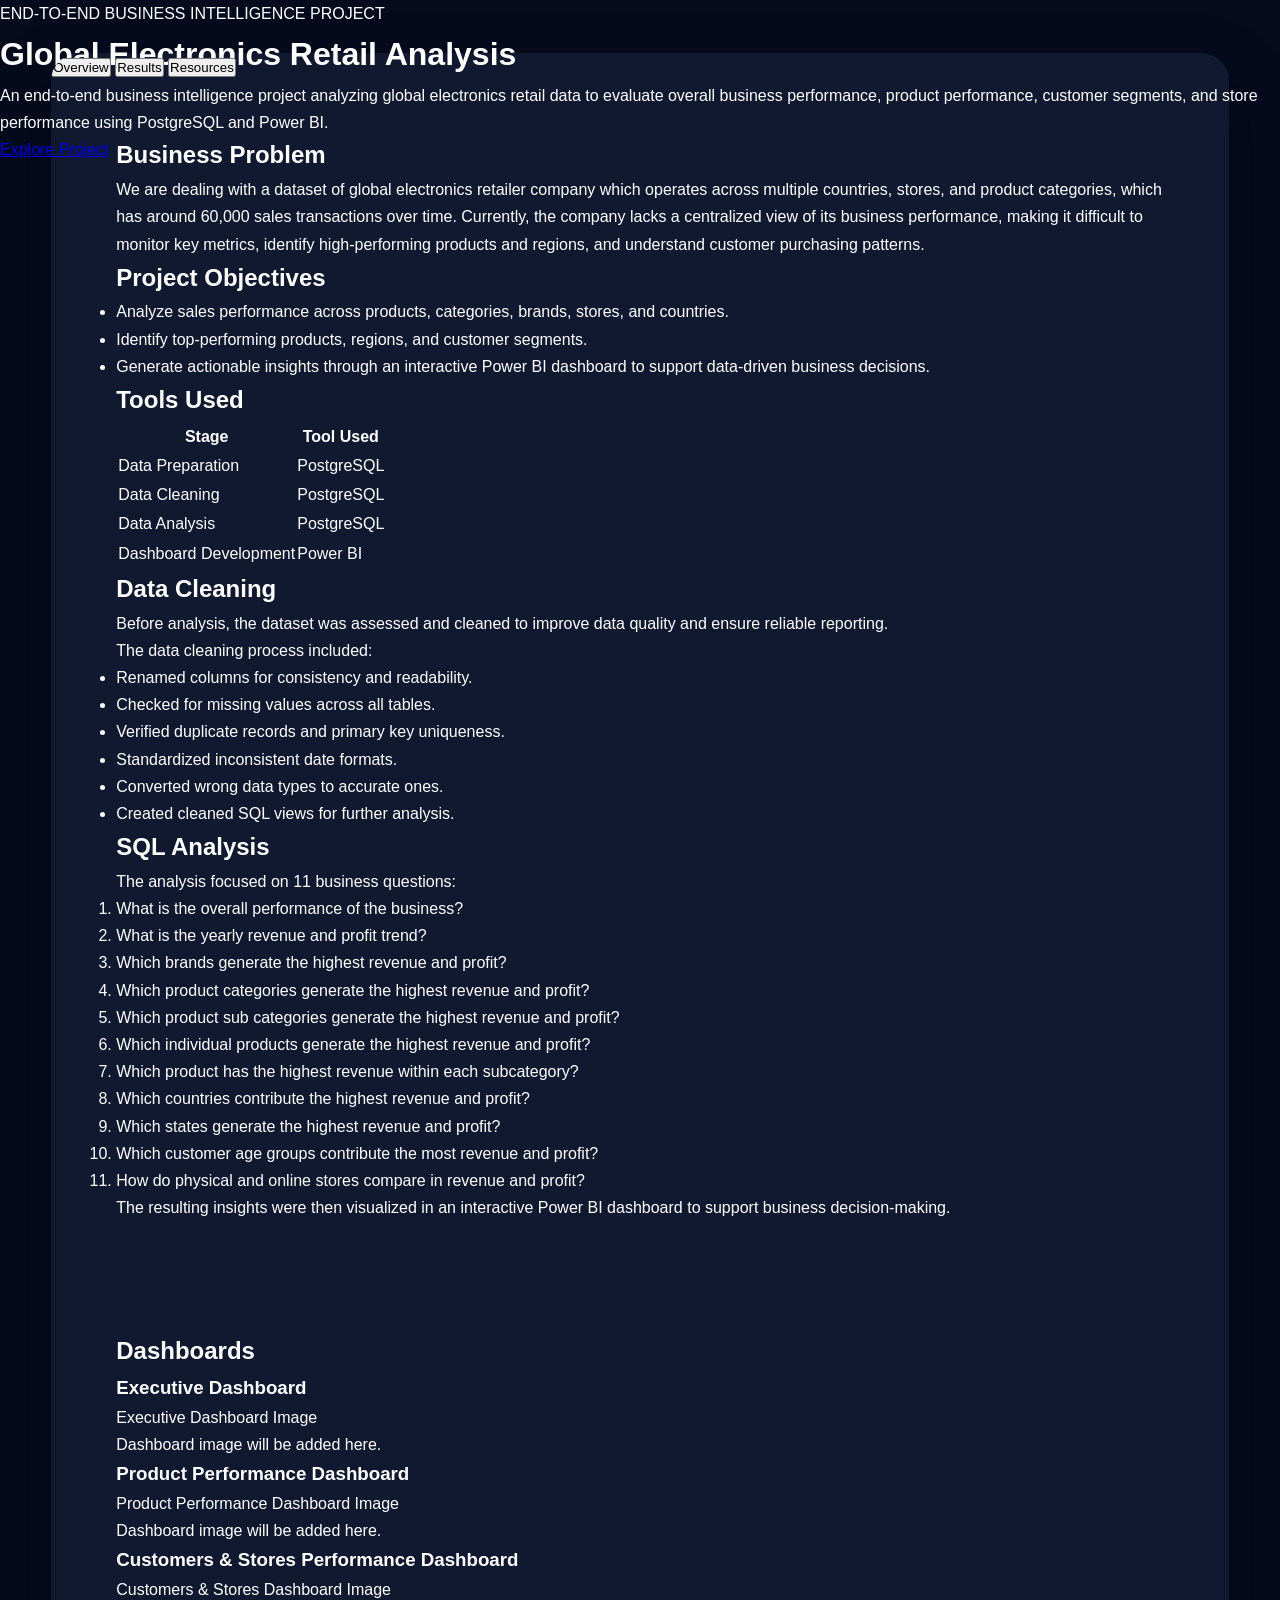
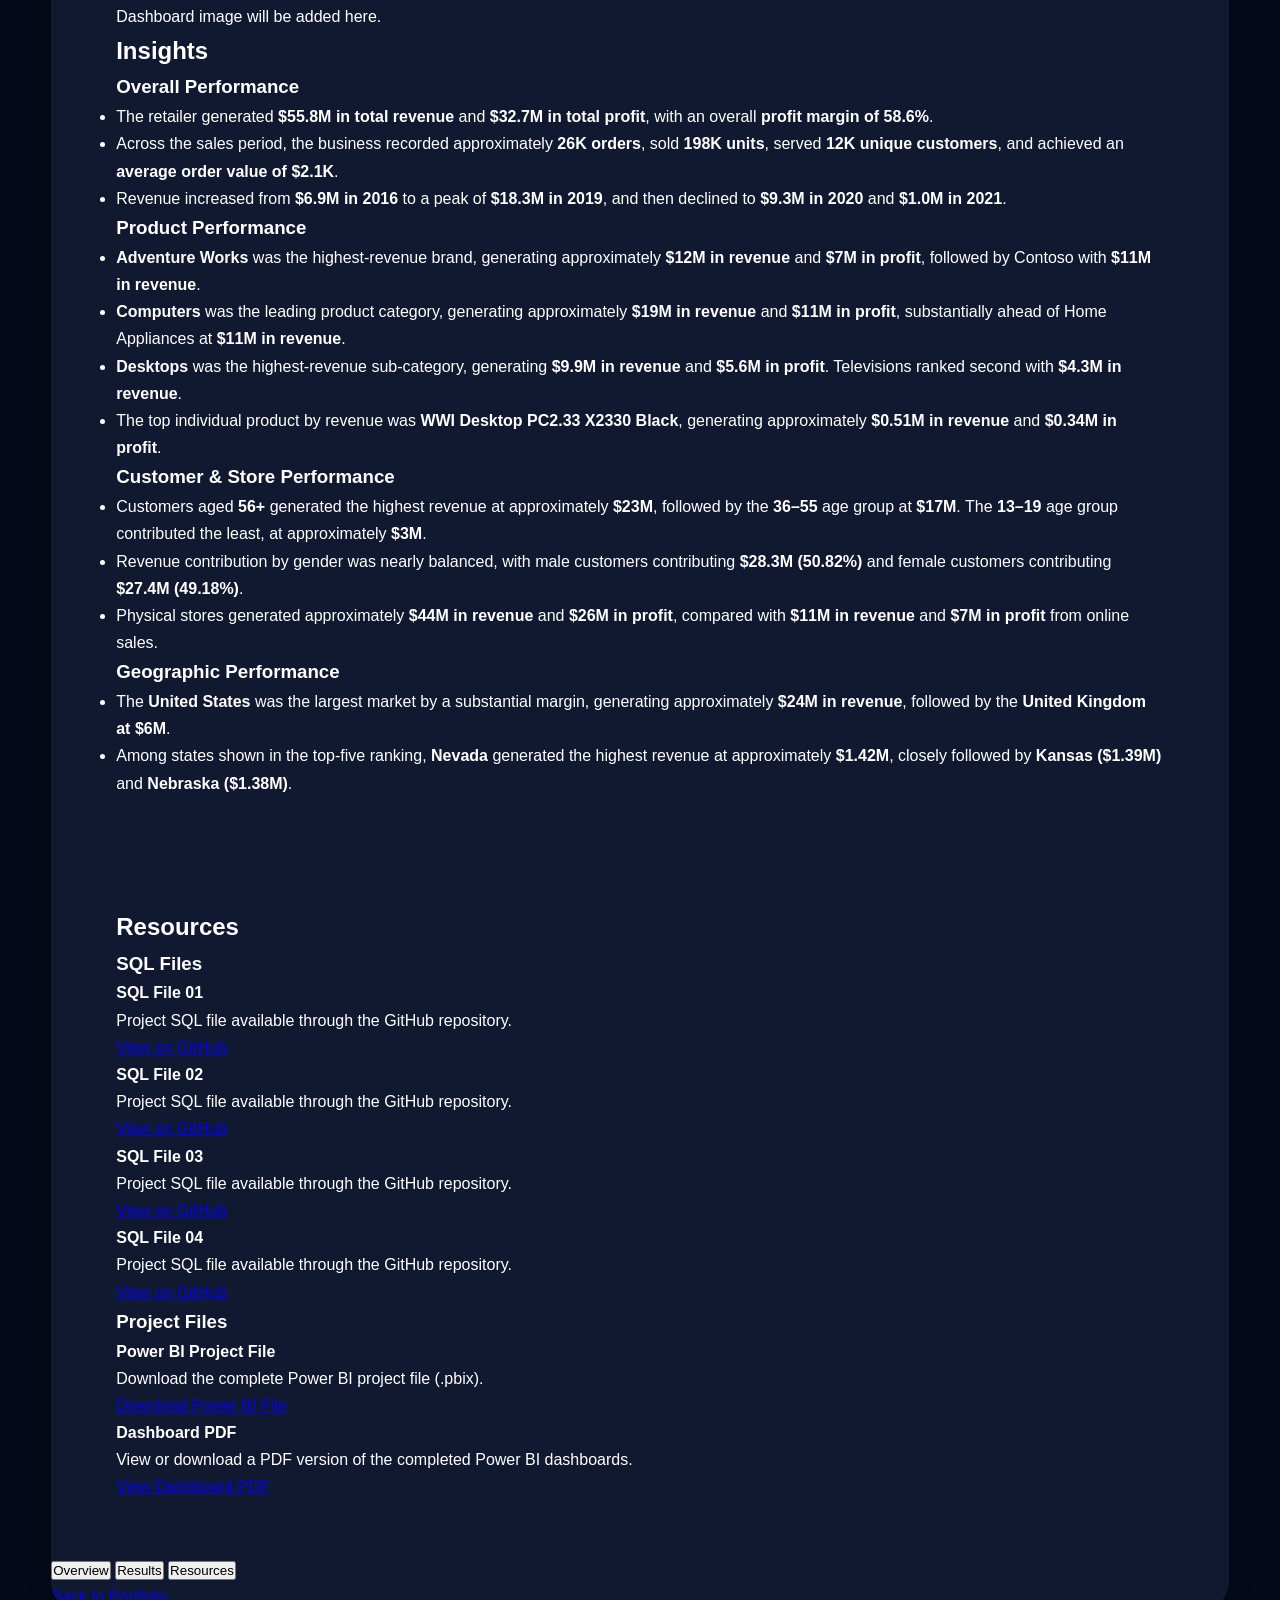
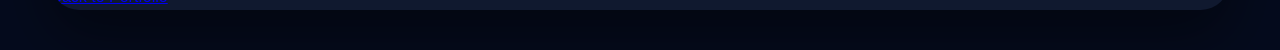
==== project1.html @ a5bb92df "Project 1" ====
<!DOCTYPE html>
<html lang="en">
<head>
<meta charset="UTF-8">
<meta name="viewport" content="width=device-width, initial-scale=1.0">
<meta name="description" content="Global Electronics Retail Analysis - End-to-End Business Intelligence Project by Ayush K Menon">
<title>Global Electronics Retail Analysis | Ayush K Menon</title>
<link rel="stylesheet" href="style.css">
</head>
<body class="project-page">

<header class="project-hero">
  <div class="project-hero-content">
    <p class="project-eyebrow">END-TO-END BUSINESS INTELLIGENCE PROJECT</p>
    <h1>Global Electronics Retail Analysis</h1>
    <p class="project-hero-description">An end-to-end business intelligence project analyzing global electronics retail data to evaluate overall business performance, product performance, customer segments, and store performance using PostgreSQL and Power BI.</p>
    <a href="#project-content" class="primary-button">Explore Project</a>
  </div>
</header>

<main id="project-content" class="project-container">

<nav class="project-tabs project-tabs-top" aria-label="Project sections">
  <button class="project-tab active" type="button" data-tab="overview">Overview</button>
  <button class="project-tab" type="button" data-tab="results">Results</button>
  <button class="project-tab" type="button" data-tab="resources">Resources</button>
</nav>

<section id="overview" class="tab-content active">

  <div class="project-section">
    <div class="section-heading-box"><h2>Business Problem</h2></div>
    <p>We are dealing with a dataset of global electronics retailer company which operates across multiple countries, stores, and product categories, which has around 60,000 sales transactions over time. Currently, the company lacks a centralized view of its business performance, making it difficult to monitor key metrics, identify high-performing products and regions, and understand customer purchasing patterns.</p>
  </div>

  <div class="project-section">
    <div class="section-heading-box"><h2>Project Objectives</h2></div>
    <ul class="project-list">
      <li>Analyze sales performance across products, categories, brands, stores, and countries.</li>
      <li>Identify top-performing products, regions, and customer segments.</li>
      <li>Generate actionable insights through an interactive Power BI dashboard to support data-driven business decisions.</li>
    </ul>
  </div>

  <div class="project-section">
    <div class="section-heading-box"><h2>Tools Used</h2></div>
    <div class="tools-table-wrapper">
      <table class="tools-table">
        <thead><tr><th>Stage</th><th>Tool Used</th></tr></thead>
        <tbody>
          <tr><td>Data Preparation</td><td>PostgreSQL</td></tr>
          <tr><td>Data Cleaning</td><td>PostgreSQL</td></tr>
          <tr><td>Data Analysis</td><td>PostgreSQL</td></tr>
          <tr><td>Dashboard Development</td><td>Power BI</td></tr>
        </tbody>
      </table>
    </div>
  </div>

  <div class="project-section">
    <div class="section-heading-box"><h2>Data Cleaning</h2></div>
    <p>Before analysis, the dataset was assessed and cleaned to improve data quality and ensure reliable reporting.</p>
    <p>The data cleaning process included:</p>
    <ul class="project-list">
      <li>Renamed columns for consistency and readability.</li>
      <li>Checked for missing values across all tables.</li>
      <li>Verified duplicate records and primary key uniqueness.</li>
      <li>Standardized inconsistent date formats.</li>
      <li>Converted wrong data types to accurate ones.</li>
      <li>Created cleaned SQL views for further analysis.</li>
    </ul>
  </div>

  <div class="project-section">
    <div class="section-heading-box"><h2>SQL Analysis</h2></div>
    <p>The analysis focused on 11 business questions:</p>
    <ol class="business-questions">
      <li>What is the overall performance of the business?</li>
      <li>What is the yearly revenue and profit trend?</li>
      <li>Which brands generate the highest revenue and profit?</li>
      <li>Which product categories generate the highest revenue and profit?</li>
      <li>Which product sub categories generate the highest revenue and profit?</li>
      <li>Which individual products generate the highest revenue and profit?</li>
      <li>Which product has the highest revenue within each subcategory?</li>
      <li>Which countries contribute the highest revenue and profit?</li>
      <li>Which states generate the highest revenue and profit?</li>
      <li>Which customer age groups contribute the most revenue and profit?</li>
      <li>How do physical and online stores compare in revenue and profit?</li>
    </ol>
    <p>The resulting insights were then visualized in an interactive Power BI dashboard to support business decision-making.</p>
  </div>

</section>

<section id="results" class="tab-content">

  <div class="project-section">
    <div class="section-heading-box"><h2>Dashboards</h2></div>
    <div class="dashboard-gallery">
      <article class="dashboard-item">
        <h3>Executive Dashboard</h3>
        <div class="dashboard-placeholder"><p>Executive Dashboard Image</p><span>Dashboard image will be added here.</span></div>
      </article>
      <article class="dashboard-item">
        <h3>Product Performance Dashboard</h3>
        <div class="dashboard-placeholder"><p>Product Performance Dashboard Image</p><span>Dashboard image will be added here.</span></div>
      </article>
      <article class="dashboard-item">
        <h3>Customers &amp; Stores Performance Dashboard</h3>
        <div class="dashboard-placeholder"><p>Customers &amp; Stores Dashboard Image</p><span>Dashboard image will be added here.</span></div>
      </article>
    </div>
  </div>

  <div class="project-section">
    <div class="section-heading-box"><h2>Insights</h2></div>

    <article class="insight-group">
      <h3>Overall Performance</h3>
      <ul class="project-list">
        <li>The retailer generated <strong>$55.8M in total revenue</strong> and <strong>$32.7M in total profit</strong>, with an overall <strong>profit margin of 58.6%</strong>.</li>
        <li>Across the sales period, the business recorded approximately <strong>26K orders</strong>, sold <strong>198K units</strong>, served <strong>12K unique customers</strong>, and achieved an <strong>average order value of $2.1K</strong>.</li>
        <li>Revenue increased from <strong>$6.9M in 2016</strong> to a peak of <strong>$18.3M in 2019</strong>, and then declined to <strong>$9.3M in 2020</strong> and <strong>$1.0M in 2021</strong>.</li>
      </ul>
    </article>

    <article class="insight-group">
      <h3>Product Performance</h3>
      <ul class="project-list">
        <li><strong>Adventure Works</strong> was the highest-revenue brand, generating approximately <strong>$12M in revenue</strong> and <strong>$7M in profit</strong>, followed by Contoso with <strong>$11M in revenue</strong>.</li>
        <li><strong>Computers</strong> was the leading product category, generating approximately <strong>$19M in revenue</strong> and <strong>$11M in profit</strong>, substantially ahead of Home Appliances at <strong>$11M in revenue</strong>.</li>
        <li><strong>Desktops</strong> was the highest-revenue sub-category, generating <strong>$9.9M in revenue</strong> and <strong>$5.6M in profit</strong>. Televisions ranked second with <strong>$4.3M in revenue</strong>.</li>
        <li>The top individual product by revenue was <strong>WWI Desktop PC2.33 X2330 Black</strong>, generating approximately <strong>$0.51M in revenue</strong> and <strong>$0.34M in profit</strong>.</li>
      </ul>
    </article>

    <article class="insight-group">
      <h3>Customer &amp; Store Performance</h3>
      <ul class="project-list">
        <li>Customers aged <strong>56+</strong> generated the highest revenue at approximately <strong>$23M</strong>, followed by the <strong>36–55</strong> age group at <strong>$17M</strong>. The <strong>13–19</strong> age group contributed the least, at approximately <strong>$3M</strong>.</li>
        <li>Revenue contribution by gender was nearly balanced, with male customers contributing <strong>$28.3M (50.82%)</strong> and female customers contributing <strong>$27.4M (49.18%)</strong>.</li>
        <li>Physical stores generated approximately <strong>$44M in revenue</strong> and <strong>$26M in profit</strong>, compared with <strong>$11M in revenue</strong> and <strong>$7M in profit</strong> from online sales.</li>
      </ul>
    </article>

    <article class="insight-group">
      <h3>Geographic Performance</h3>
      <ul class="project-list">
        <li>The <strong>United States</strong> was the largest market by a substantial margin, generating approximately <strong>$24M in revenue</strong>, followed by the <strong>United Kingdom at $6M</strong>.</li>
        <li>Among states shown in the top-five ranking, <strong>Nevada</strong> generated the highest revenue at approximately <strong>$1.42M</strong>, closely followed by <strong>Kansas ($1.39M)</strong> and <strong>Nebraska ($1.38M)</strong>.</li>
      </ul>
    </article>
  </div>

</section>

<section id="resources" class="tab-content">
  <div class="project-section">
    <div class="section-heading-box"><h2>Resources</h2></div>

    <div class="resource-group">
      <h3>SQL Files</h3>
      <div class="resource-grid">
        <article class="resource-card"><h4>SQL File 01</h4><p>Project SQL file available through the GitHub repository.</p><a href="#" class="secondary-button">View on GitHub</a></article>
        <article class="resource-card"><h4>SQL File 02</h4><p>Project SQL file available through the GitHub repository.</p><a href="#" class="secondary-button">View on GitHub</a></article>
        <article class="resource-card"><h4>SQL File 03</h4><p>Project SQL file available through the GitHub repository.</p><a href="#" class="secondary-button">View on GitHub</a></article>
        <article class="resource-card"><h4>SQL File 04</h4><p>Project SQL file available through the GitHub repository.</p><a href="#" class="secondary-button">View on GitHub</a></article>
      </div>
    </div>

    <div class="resource-group">
      <h3>Project Files</h3>
      <div class="resource-grid">
        <article class="resource-card"><h4>Power BI Project File</h4><p>Download the complete Power BI project file (.pbix).</p><a href="#" class="secondary-button">Download Power BI File</a></article>
        <article class="resource-card"><h4>Dashboard PDF</h4><p>View or download a PDF version of the completed Power BI dashboards.</p><a href="#" class="secondary-button">View Dashboard PDF</a></article>
      </div>
    </div>
  </div>
</section>

<nav class="project-tabs project-tabs-bottom" aria-label="Project sections">
  <button class="project-tab active" type="button" data-tab="overview">Overview</button>
  <button class="project-tab" type="button" data-tab="results">Results</button>
  <button class="project-tab" type="button" data-tab="resources">Resources</button>
</nav>

<div class="back-home">
  <a href="index.html" class="secondary-button">Back to Portfolio</a>
</div>

</main>

<script src="script.js"></script>
</body>
</html>
---- style.css ----
/* ===========================================
   AYUSH K MENON PORTFOLIO - VERSION 3
=========================================== */

*{
    margin:0;
    padding:0;
    box-sizing:border-box;
}

html{
    scroll-behavior:smooth;
}

body{
    font-family:"Inter",sans-serif;
    color:#fff;
    background:#050b1d;
    line-height:1.7;
}

/* ---------- HERO BACKGROUND ---------- */

.hero-background{
    min-height:90vh;
    background:
        linear-gradient(rgba(5,10,25,.55),rgba(5,10,25,.55)),
        url("images/background.jpg");
    background-size:cover;
    background-position:center;
    background-attachment:fixed;
    display:flex;
    justify-content:center;
    align-items:center;
    text-align:center;
    padding:40px;
}

.hero-intro{
    max-width:850px;
}

.hero-intro h1{
    font-size:4.8rem;
    font-weight:800;
    margin-bottom:15px;
}

.hero-intro h2{
    color:#7fb4ff;
    font-size:2rem;
    margin-bottom:25px;
}

.hero-intro p{
    max-width:700px;
    margin:auto;
    color:#d8e5ff;
    font-size:1.15rem;
}

.btn{
    display:inline-block;
    margin-top:35px;
    padding:15px 34px;
    border-radius:12px;
    background:#2d6df6;
    color:white;
    font-weight:700;
    transition:.2s;
    text-decoration:none;
    box-shadow:0 12px 25px rgba(45,109,246,.35);
}

.btn:hover{
    transform:translateY(-2px);
    background:#4b84ff;
}

.btn:active{
    transform:translateY(1px);
}

/* ---------- MAIN BOX ---------- */

main{
    width:min(1180px,92%);
    margin:-110px auto 40px;
    background:#10192f;
    border-radius:28px;
    box-shadow:0 25px 60px rgba(0,0,0,.45);
    overflow:hidden;
}

/* ---------- NAVBAR ---------- */

.navbar{
    display:flex;
    justify-content:space-between;
    align-items:center;
    padding:26px 40px;
    border-bottom:1px solid rgba(255,255,255,.08);
}

.logo{
    font-weight:800;
    font-size:1.3rem;
}

.nav-links{
    display:flex;
    list-style:none;
    gap:16px;
}

.nav-links a{
    color:white;
    text-decoration:none;
    padding:10px 16px;
    border-radius:10px;
    transition:.2s;
}

.nav-links a:hover{
    background:#2d6df6;
}

/* ---------- SECTIONS ---------- */

section{
    padding:55px 65px;
}

section>h2{
    margin-bottom:22px;
    font-size:2rem;
}

.content-card{
    background:#172554;
    border-radius:18px;
    padding:32px;
}

.content-card h2{
    margin-bottom:18px;
}

/* ---------- SKILLS ---------- */

.skills-grid{
    display:grid;
    grid-template-columns:repeat(auto-fit,minmax(180px,1fr));
    gap:18px;
}

.skill{
    background:#172554;
    border-radius:16px;
    padding:24px;
    text-align:center;
    transition:.2s;
}

.skill:hover{
    transform:translateY(-4px);
}

/* ---------- PROJECT ---------- */

.project-card{
    display:grid;
    grid-template-columns:1.1fr 1fr;
    background:#172554;
    border-radius:20px;
    overflow:hidden;
}

.project-image{
    min-height:340px;
    display:flex;
    justify-content:center;
    align-items:center;
    background:linear-gradient(135deg,#2d6df6,#513bdb);
    font-weight:700;
}

.project-info{
    padding:35px;
}

.project-info h3{
    font-size:1.8rem;
    margin-bottom:8px;
}

.project-stats{
    display:grid;
    grid-template-columns:repeat(2,1fr);
    gap:12px;
    margin:24px 0;
}

.project-stats div{
    background:#0d1529;
    border-radius:10px;
    padding:15px;
    text-align:center;
}

/* ---------- RESUME ---------- */

#resume p{
    margin-bottom:18px;
}

/* ---------- CONTACT ---------- */

.contact-buttons{
    display:flex;
    gap:16px;
    flex-wrap:wrap;
    margin-top:12px;
}

/* ---------- FOOTER ---------- */

footer{
    padding:40px;
    text-align:center;
    color:#b9c5de;
    border-top:1px solid rgba(255,255,255,.06);
}

/* ---------- MOBILE ---------- */

@media(max-width:900px){

.hero-intro h1{
    font-size:3rem;
}

.hero-intro h2{
    font-size:1.5rem;
}

.navbar{
    flex-direction:column;
    gap:18px;
}

.nav-links{
    flex-wrap:wrap;
    justify-content:center;
}

.project-card{
    grid-template-columns:1fr;
}

section{
    padding:45px 24px;
}

main{
    margin:-70px auto 30px;
}

}

@media(max-width:600px){

.btn{
    width:100%;
    text-align:center;
}

.hero-background{
    min-height:75vh;
    background-attachment:scroll;
}

}
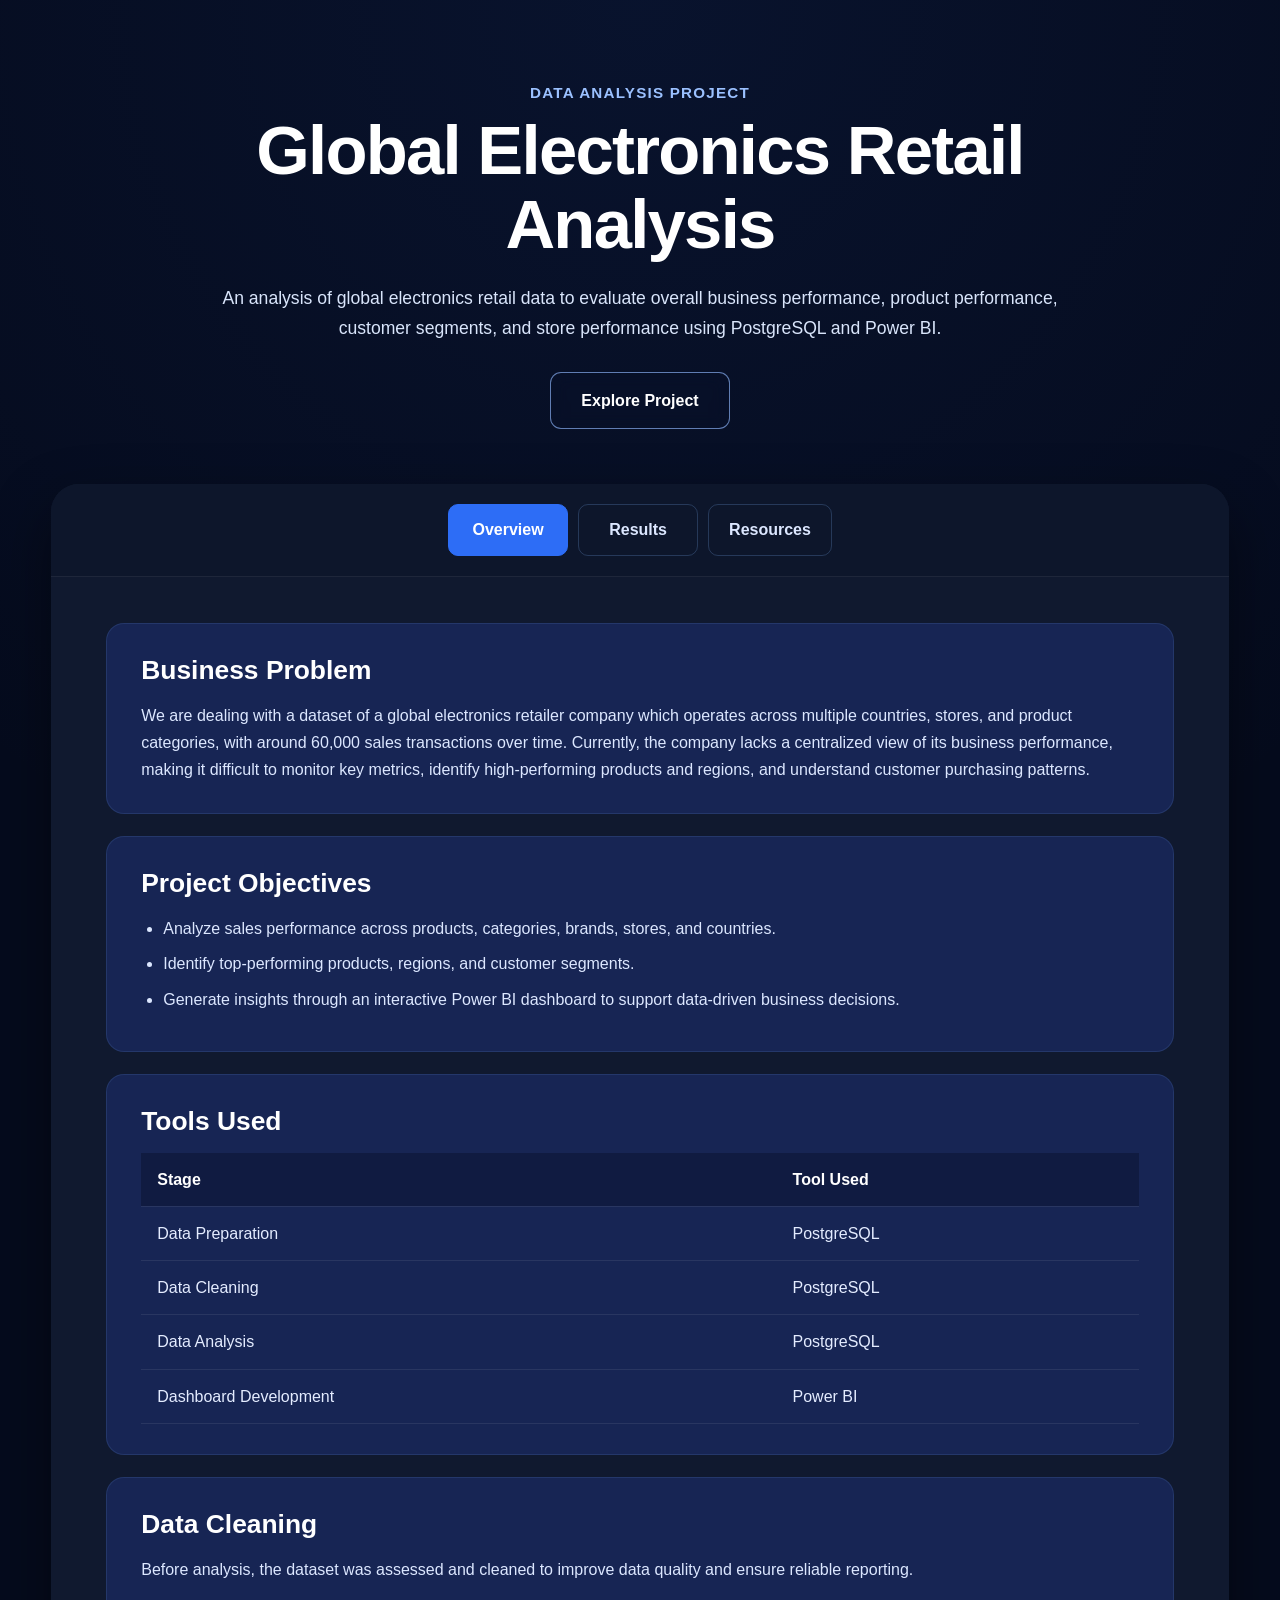
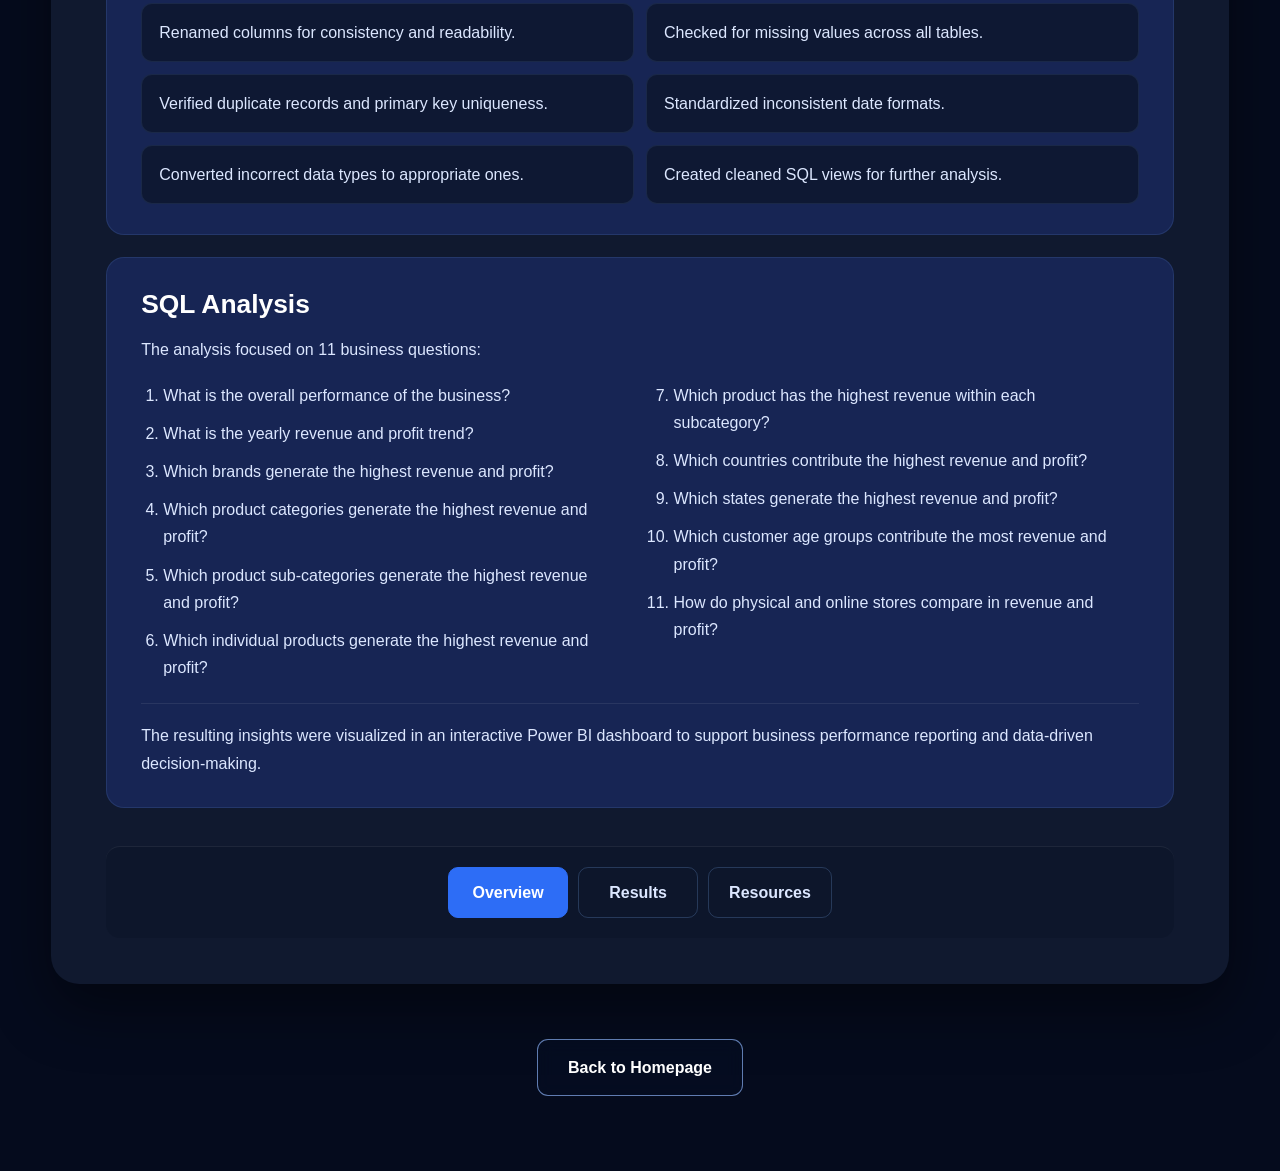
==== commit c715d961: "Project 1" ====
--- a/project1.html
+++ b/project1.html
@@ -1,195 +1,291 @@
 <!DOCTYPE html>
 <html lang="en">
 <head>
-<meta charset="UTF-8">
-<meta name="viewport" content="width=device-width, initial-scale=1.0">
-<meta name="description" content="Global Electronics Retail Analysis - End-to-End Business Intelligence Project by Ayush K Menon">
-<title>Global Electronics Retail Analysis | Ayush K Menon</title>
-<link rel="stylesheet" href="style.css">
+    <meta charset="UTF-8">
+    <meta name="viewport" content="width=device-width, initial-scale=1.0">
+    <meta name="description" content="Global Electronics Retail Analysis - Data analysis project by Ayush K Menon using PostgreSQL and Power BI.">
+    <title>Global Electronics Retail Analysis | Ayush K Menon</title>
+    <link rel="stylesheet" href="style.css">
 </head>
+
 <body class="project-page">
 
-<header class="project-hero">
-  <div class="project-hero-content">
-    <p class="project-eyebrow">END-TO-END BUSINESS INTELLIGENCE PROJECT</p>
-    <h1>Global Electronics Retail Analysis</h1>
-    <p class="project-hero-description">An end-to-end business intelligence project analyzing global electronics retail data to evaluate overall business performance, product performance, customer segments, and store performance using PostgreSQL and Power BI.</p>
-    <a href="#project-content" class="primary-button">Explore Project</a>
-  </div>
-</header>
-
-<main id="project-content" class="project-container">
-
-<nav class="project-tabs project-tabs-top" aria-label="Project sections">
-  <button class="project-tab active" type="button" data-tab="overview">Overview</button>
-  <button class="project-tab" type="button" data-tab="results">Results</button>
-  <button class="project-tab" type="button" data-tab="resources">Resources</button>
-</nav>
-
-<section id="overview" class="tab-content active">
-
-  <div class="project-section">
-    <div class="section-heading-box"><h2>Business Problem</h2></div>
-    <p>We are dealing with a dataset of global electronics retailer company which operates across multiple countries, stores, and product categories, which has around 60,000 sales transactions over time. Currently, the company lacks a centralized view of its business performance, making it difficult to monitor key metrics, identify high-performing products and regions, and understand customer purchasing patterns.</p>
-  </div>
-
-  <div class="project-section">
-    <div class="section-heading-box"><h2>Project Objectives</h2></div>
-    <ul class="project-list">
-      <li>Analyze sales performance across products, categories, brands, stores, and countries.</li>
-      <li>Identify top-performing products, regions, and customer segments.</li>
-      <li>Generate actionable insights through an interactive Power BI dashboard to support data-driven business decisions.</li>
-    </ul>
-  </div>
-
-  <div class="project-section">
-    <div class="section-heading-box"><h2>Tools Used</h2></div>
-    <div class="tools-table-wrapper">
-      <table class="tools-table">
-        <thead><tr><th>Stage</th><th>Tool Used</th></tr></thead>
-        <tbody>
-          <tr><td>Data Preparation</td><td>PostgreSQL</td></tr>
-          <tr><td>Data Cleaning</td><td>PostgreSQL</td></tr>
-          <tr><td>Data Analysis</td><td>PostgreSQL</td></tr>
-          <tr><td>Dashboard Development</td><td>Power BI</td></tr>
-        </tbody>
-      </table>
+    <!-- PROJECT HERO -->
+    <header class="project-hero" id="project-top">
+        <div class="project-hero-content">
+            <p class="project-eyebrow">DATA ANALYSIS PROJECT</p>
+            <h1>Global Electronics Retail Analysis</h1>
+            <p class="project-hero-description">
+                An analysis of global electronics retail data to evaluate overall business
+                performance, product performance, customer segments, and store performance
+                using PostgreSQL and Power BI.
+            </p>
+            <a href="#project-content" class="btn btn-outline">Explore Project</a>
+        </div>
+    </header>
+
+    <!-- PROJECT CONTENT BOX -->
+    <main class="project-main" id="project-content">
+
+        <!-- TOP TABS -->
+        <nav class="project-tabs project-tabs-top" aria-label="Project sections">
+            <button type="button" class="project-tab active" data-tab="overview" aria-selected="true">
+                Overview
+            </button>
+            <button type="button" class="project-tab" data-tab="results" aria-selected="false">
+                Results
+            </button>
+            <button type="button" class="project-tab" data-tab="resources" aria-selected="false">
+                Resources
+            </button>
+        </nav>
+
+        <!-- OVERVIEW TAB -->
+        <section class="tab-content active" id="overview">
+
+            <article class="project-content-card">
+                <h2>Business Problem</h2>
+                <p>
+                    We are dealing with a dataset of a global electronics retailer company
+                    which operates across multiple countries, stores, and product categories,
+                    with around 60,000 sales transactions over time. Currently, the company
+                    lacks a centralized view of its business performance, making it difficult
+                    to monitor key metrics, identify high-performing products and regions,
+                    and understand customer purchasing patterns.
+                </p>
+            </article>
+
+            <article class="project-content-card">
+                <h2>Project Objectives</h2>
+                <ul>
+                    <li>Analyze sales performance across products, categories, brands, stores, and countries.</li>
+                    <li>Identify top-performing products, regions, and customer segments.</li>
+                    <li>Generate insights through an interactive Power BI dashboard to support data-driven business decisions.</li>
+                </ul>
+            </article>
+
+            <article class="project-content-card">
+                <h2>Tools Used</h2>
+
+                <div class="tools-table-wrapper">
+                    <table class="tools-table">
+                        <thead>
+                            <tr>
+                                <th>Stage</th>
+                                <th>Tool Used</th>
+                            </tr>
+                        </thead>
+                        <tbody>
+                            <tr>
+                                <td>Data Preparation</td>
+                                <td>PostgreSQL</td>
+                            </tr>
+                            <tr>
+                                <td>Data Cleaning</td>
+                                <td>PostgreSQL</td>
+                            </tr>
+                            <tr>
+                                <td>Data Analysis</td>
+                                <td>PostgreSQL</td>
+                            </tr>
+                            <tr>
+                                <td>Dashboard Development</td>
+                                <td>Power BI</td>
+                            </tr>
+                        </tbody>
+                    </table>
+                </div>
+            </article>
+
+            <article class="project-content-card">
+                <h2>Data Cleaning</h2>
+                <p>
+                    Before analysis, the dataset was assessed and cleaned to improve data
+                    quality and ensure reliable reporting.
+                </p>
+
+                <div class="cleaning-grid">
+                    <div class="compact-item">Renamed columns for consistency and readability.</div>
+                    <div class="compact-item">Checked for missing values across all tables.</div>
+                    <div class="compact-item">Verified duplicate records and primary key uniqueness.</div>
+                    <div class="compact-item">Standardized inconsistent date formats.</div>
+                    <div class="compact-item">Converted incorrect data types to appropriate ones.</div>
+                    <div class="compact-item">Created cleaned SQL views for further analysis.</div>
+                </div>
+            </article>
+
+            <article class="project-content-card">
+                <h2>SQL Analysis</h2>
+                <p>The analysis focused on 11 business questions:</p>
+
+                <ol class="sql-questions-grid">
+                    <li>What is the overall performance of the business?</li>
+                    <li>What is the yearly revenue and profit trend?</li>
+                    <li>Which brands generate the highest revenue and profit?</li>
+                    <li>Which product categories generate the highest revenue and profit?</li>
+                    <li>Which product sub-categories generate the highest revenue and profit?</li>
+                    <li>Which individual products generate the highest revenue and profit?</li>
+                    <li>Which product has the highest revenue within each subcategory?</li>
+                    <li>Which countries contribute the highest revenue and profit?</li>
+                    <li>Which states generate the highest revenue and profit?</li>
+                    <li>Which customer age groups contribute the most revenue and profit?</li>
+                    <li>How do physical and online stores compare in revenue and profit?</li>
+                </ol>
+
+                <p class="analysis-closing">
+                    The resulting insights were visualized in an interactive Power BI dashboard
+                    to support business performance reporting and data-driven decision-making.
+                </p>
+            </article>
+
+            <!-- BOTTOM TABS -->
+            <nav class="project-tabs project-tabs-bottom" aria-label="Project sections">
+                <button type="button" class="project-tab active" data-tab="overview" aria-selected="true">Overview</button>
+                <button type="button" class="project-tab" data-tab="results" aria-selected="false">Results</button>
+                <button type="button" class="project-tab" data-tab="resources" aria-selected="false">Resources</button>
+            </nav>
+
+        </section>
+
+        <!-- RESULTS TAB -->
+        <section class="tab-content" id="results">
+
+            <div class="results-section">
+                <h2 class="section-heading">Dashboards</h2>
+
+                <article class="dashboard-block">
+                    <h3>Executive Dashboard</h3>
+                    <div class="dashboard-image-space" aria-label="Executive Dashboard image area"></div>
+                </article>
+
+                <article class="dashboard-block">
+                    <h3>Product Performance Dashboard</h3>
+                    <div class="dashboard-image-space" aria-label="Product Performance Dashboard image area"></div>
+                </article>
+
+                <article class="dashboard-block">
+                    <h3>Customers &amp; Stores Performance Dashboard</h3>
+                    <div class="dashboard-image-space" aria-label="Customers and Stores Performance Dashboard image area"></div>
+                </article>
+            </div>
+
+            <div class="results-section insights-section">
+                <h2 class="section-heading">Insights</h2>
+
+                <div class="insights-grid">
+
+                    <article class="insight-card">
+                        <h3>Overall Performance</h3>
+                        <ul>
+                            <li>The retailer generated <strong>$55.8M in total revenue</strong> and <strong>$32.7M in total profit</strong>, with an overall profit margin of <strong>58.6%</strong>.</li>
+                            <li>The business recorded approximately <strong>26K orders</strong>, sold <strong>198K units</strong>, served <strong>12K unique customers</strong>, and achieved an average order value of <strong>$2.1K</strong>.</li>
+                            <li>Revenue increased from <strong>$6.9M in 2016</strong> to a peak of <strong>$18.3M in 2019</strong>, before declining to <strong>$9.3M in 2020</strong> and <strong>$1.0M in 2021</strong>.</li>
+                        </ul>
+                    </article>
+
+                    <article class="insight-card">
+                        <h3>Product Performance</h3>
+                        <ul>
+                            <li><strong>Adventure Works</strong> was the highest-revenue brand, generating approximately <strong>$12M in revenue</strong> and <strong>$7M in profit</strong>, followed by Contoso with <strong>$11M in revenue</strong>.</li>
+                            <li><strong>Computers</strong> was the leading product category, generating approximately <strong>$19M in revenue</strong> and <strong>$11M in profit</strong>, ahead of Home Appliances at <strong>$11M in revenue</strong>.</li>
+                            <li><strong>Desktops</strong> was the highest-revenue sub-category, generating <strong>$9.9M in revenue</strong> and <strong>$5.6M in profit</strong>. Televisions ranked second with <strong>$4.3M in revenue</strong>.</li>
+                            <li>The top individual product by revenue was <strong>WWI Desktop PC2.33 X2330 Black</strong>, generating approximately <strong>$0.51M in revenue</strong> and <strong>$0.34M in profit</strong>.</li>
+                        </ul>
+                    </article>
+
+                    <article class="insight-card">
+                        <h3>Customer &amp; Store Performance</h3>
+                        <ul>
+                            <li>Customers aged <strong>56+</strong> generated the highest revenue at approximately <strong>$23M</strong>, followed by the <strong>36–55</strong> age group at <strong>$17M</strong>. The <strong>13–19</strong> age group contributed the least at approximately <strong>$3M</strong>.</li>
+                            <li>Revenue contribution by gender was nearly balanced, with male customers contributing <strong>$28.3M (50.82%)</strong> and female customers contributing <strong>$27.4M (49.18%)</strong>.</li>
+                            <li>Physical stores generated approximately <strong>$44M in revenue</strong> and <strong>$26M in profit</strong>, compared with <strong>$11M in revenue</strong> and <strong>$7M in profit</strong> from online sales.</li>
+                        </ul>
+                    </article>
+
+                    <article class="insight-card">
+                        <h3>Geographic Performance</h3>
+                        <ul>
+                            <li>The <strong>United States</strong> was the largest market by a substantial margin, generating approximately <strong>$24M in revenue</strong>, followed by the <strong>United Kingdom</strong> at <strong>$6M</strong>.</li>
+                            <li>Among states shown in the top-five ranking, <strong>Nevada</strong> generated the highest revenue at approximately <strong>$1.42M</strong>, followed closely by <strong>Kansas ($1.39M)</strong> and <strong>Nebraska ($1.38M)</strong>.</li>
+                        </ul>
+                    </article>
+
+                </div>
+            </div>
+
+            <!-- BOTTOM TABS -->
+            <nav class="project-tabs project-tabs-bottom" aria-label="Project sections">
+                <button type="button" class="project-tab" data-tab="overview" aria-selected="false">Overview</button>
+                <button type="button" class="project-tab active" data-tab="results" aria-selected="true">Results</button>
+                <button type="button" class="project-tab" data-tab="resources" aria-selected="false">Resources</button>
+            </nav>
+
+        </section>
+
+        <!-- RESOURCES TAB -->
+        <section class="tab-content" id="resources">
+
+            <div class="resources-section">
+                <h2 class="section-heading">Project Resources</h2>
+
+                <div class="resources-grid">
+
+                    <article class="resource-card">
+                        <h3>SQL File 1</h3>
+                        <p>SQL resource link will be added here.</p>
+                        <a href="#" class="btn">View SQL File</a>
+                    </article>
+
+                    <article class="resource-card">
+                        <h3>SQL File 2</h3>
+                        <p>SQL resource link will be added here.</p>
+                        <a href="#" class="btn">View SQL File</a>
+                    </article>
+
+                    <article class="resource-card">
+                        <h3>SQL File 3</h3>
+                        <p>SQL resource link will be added here.</p>
+                        <a href="#" class="btn">View SQL File</a>
+                    </article>
+
+                    <article class="resource-card">
+                        <h3>SQL File 4</h3>
+                        <p>SQL resource link will be added here.</p>
+                        <a href="#" class="btn">View SQL File</a>
+                    </article>
+
+                    <article class="resource-card">
+                        <h3>Power BI File</h3>
+                        <p>Downloadable Power BI project file will be added here.</p>
+                        <a href="#" class="btn">Download Power BI File</a>
+                    </article>
+
+                    <article class="resource-card">
+                        <h3>Dashboard PDF</h3>
+                        <p>Downloadable dashboard PDF will be added here.</p>
+                        <a href="#" class="btn">Download Dashboard PDF</a>
+                    </article>
+
+                </div>
+            </div>
+
+            <!-- BOTTOM TABS -->
+            <nav class="project-tabs project-tabs-bottom" aria-label="Project sections">
+                <button type="button" class="project-tab" data-tab="overview" aria-selected="false">Overview</button>
+                <button type="button" class="project-tab" data-tab="results" aria-selected="false">Results</button>
+                <button type="button" class="project-tab active" data-tab="resources" aria-selected="true">Resources</button>
+            </nav>
+
+        </section>
+
+    </main>
+
+    <!-- BACK TO HOMEPAGE -->
+    <div class="back-home-section">
+        <a href="index.html" class="btn btn-outline">Back to Homepage</a>
     </div>
-  </div>
-
-  <div class="project-section">
-    <div class="section-heading-box"><h2>Data Cleaning</h2></div>
-    <p>Before analysis, the dataset was assessed and cleaned to improve data quality and ensure reliable reporting.</p>
-    <p>The data cleaning process included:</p>
-    <ul class="project-list">
-      <li>Renamed columns for consistency and readability.</li>
-      <li>Checked for missing values across all tables.</li>
-      <li>Verified duplicate records and primary key uniqueness.</li>
-      <li>Standardized inconsistent date formats.</li>
-      <li>Converted wrong data types to accurate ones.</li>
-      <li>Created cleaned SQL views for further analysis.</li>
-    </ul>
-  </div>
-
-  <div class="project-section">
-    <div class="section-heading-box"><h2>SQL Analysis</h2></div>
-    <p>The analysis focused on 11 business questions:</p>
-    <ol class="business-questions">
-      <li>What is the overall performance of the business?</li>
-      <li>What is the yearly revenue and profit trend?</li>
-      <li>Which brands generate the highest revenue and profit?</li>
-      <li>Which product categories generate the highest revenue and profit?</li>
-      <li>Which product sub categories generate the highest revenue and profit?</li>
-      <li>Which individual products generate the highest revenue and profit?</li>
-      <li>Which product has the highest revenue within each subcategory?</li>
-      <li>Which countries contribute the highest revenue and profit?</li>
-      <li>Which states generate the highest revenue and profit?</li>
-      <li>Which customer age groups contribute the most revenue and profit?</li>
-      <li>How do physical and online stores compare in revenue and profit?</li>
-    </ol>
-    <p>The resulting insights were then visualized in an interactive Power BI dashboard to support business decision-making.</p>
-  </div>
-
-</section>
-
-<section id="results" class="tab-content">
-
-  <div class="project-section">
-    <div class="section-heading-box"><h2>Dashboards</h2></div>
-    <div class="dashboard-gallery">
-      <article class="dashboard-item">
-        <h3>Executive Dashboard</h3>
-        <div class="dashboard-placeholder"><p>Executive Dashboard Image</p><span>Dashboard image will be added here.</span></div>
-      </article>
-      <article class="dashboard-item">
-        <h3>Product Performance Dashboard</h3>
-        <div class="dashboard-placeholder"><p>Product Performance Dashboard Image</p><span>Dashboard image will be added here.</span></div>
-      </article>
-      <article class="dashboard-item">
-        <h3>Customers &amp; Stores Performance Dashboard</h3>
-        <div class="dashboard-placeholder"><p>Customers &amp; Stores Dashboard Image</p><span>Dashboard image will be added here.</span></div>
-      </article>
-    </div>
-  </div>
-
-  <div class="project-section">
-    <div class="section-heading-box"><h2>Insights</h2></div>
-
-    <article class="insight-group">
-      <h3>Overall Performance</h3>
-      <ul class="project-list">
-        <li>The retailer generated <strong>$55.8M in total revenue</strong> and <strong>$32.7M in total profit</strong>, with an overall <strong>profit margin of 58.6%</strong>.</li>
-        <li>Across the sales period, the business recorded approximately <strong>26K orders</strong>, sold <strong>198K units</strong>, served <strong>12K unique customers</strong>, and achieved an <strong>average order value of $2.1K</strong>.</li>
-        <li>Revenue increased from <strong>$6.9M in 2016</strong> to a peak of <strong>$18.3M in 2019</strong>, and then declined to <strong>$9.3M in 2020</strong> and <strong>$1.0M in 2021</strong>.</li>
-      </ul>
-    </article>
-
-    <article class="insight-group">
-      <h3>Product Performance</h3>
-      <ul class="project-list">
-        <li><strong>Adventure Works</strong> was the highest-revenue brand, generating approximately <strong>$12M in revenue</strong> and <strong>$7M in profit</strong>, followed by Contoso with <strong>$11M in revenue</strong>.</li>
-        <li><strong>Computers</strong> was the leading product category, generating approximately <strong>$19M in revenue</strong> and <strong>$11M in profit</strong>, substantially ahead of Home Appliances at <strong>$11M in revenue</strong>.</li>
-        <li><strong>Desktops</strong> was the highest-revenue sub-category, generating <strong>$9.9M in revenue</strong> and <strong>$5.6M in profit</strong>. Televisions ranked second with <strong>$4.3M in revenue</strong>.</li>
-        <li>The top individual product by revenue was <strong>WWI Desktop PC2.33 X2330 Black</strong>, generating approximately <strong>$0.51M in revenue</strong> and <strong>$0.34M in profit</strong>.</li>
-      </ul>
-    </article>
-
-    <article class="insight-group">
-      <h3>Customer &amp; Store Performance</h3>
-      <ul class="project-list">
-        <li>Customers aged <strong>56+</strong> generated the highest revenue at approximately <strong>$23M</strong>, followed by the <strong>36–55</strong> age group at <strong>$17M</strong>. The <strong>13–19</strong> age group contributed the least, at approximately <strong>$3M</strong>.</li>
-        <li>Revenue contribution by gender was nearly balanced, with male customers contributing <strong>$28.3M (50.82%)</strong> and female customers contributing <strong>$27.4M (49.18%)</strong>.</li>
-        <li>Physical stores generated approximately <strong>$44M in revenue</strong> and <strong>$26M in profit</strong>, compared with <strong>$11M in revenue</strong> and <strong>$7M in profit</strong> from online sales.</li>
-      </ul>
-    </article>
-
-    <article class="insight-group">
-      <h3>Geographic Performance</h3>
-      <ul class="project-list">
-        <li>The <strong>United States</strong> was the largest market by a substantial margin, generating approximately <strong>$24M in revenue</strong>, followed by the <strong>United Kingdom at $6M</strong>.</li>
-        <li>Among states shown in the top-five ranking, <strong>Nevada</strong> generated the highest revenue at approximately <strong>$1.42M</strong>, closely followed by <strong>Kansas ($1.39M)</strong> and <strong>Nebraska ($1.38M)</strong>.</li>
-      </ul>
-    </article>
-  </div>
-
-</section>
-
-<section id="resources" class="tab-content">
-  <div class="project-section">
-    <div class="section-heading-box"><h2>Resources</h2></div>
-
-    <div class="resource-group">
-      <h3>SQL Files</h3>
-      <div class="resource-grid">
-        <article class="resource-card"><h4>SQL File 01</h4><p>Project SQL file available through the GitHub repository.</p><a href="#" class="secondary-button">View on GitHub</a></article>
-        <article class="resource-card"><h4>SQL File 02</h4><p>Project SQL file available through the GitHub repository.</p><a href="#" class="secondary-button">View on GitHub</a></article>
-        <article class="resource-card"><h4>SQL File 03</h4><p>Project SQL file available through the GitHub repository.</p><a href="#" class="secondary-button">View on GitHub</a></article>
-        <article class="resource-card"><h4>SQL File 04</h4><p>Project SQL file available through the GitHub repository.</p><a href="#" class="secondary-button">View on GitHub</a></article>
-      </div>
-    </div>
-
-    <div class="resource-group">
-      <h3>Project Files</h3>
-      <div class="resource-grid">
-        <article class="resource-card"><h4>Power BI Project File</h4><p>Download the complete Power BI project file (.pbix).</p><a href="#" class="secondary-button">Download Power BI File</a></article>
-        <article class="resource-card"><h4>Dashboard PDF</h4><p>View or download a PDF version of the completed Power BI dashboards.</p><a href="#" class="secondary-button">View Dashboard PDF</a></article>
-      </div>
-    </div>
-  </div>
-</section>
-
-<nav class="project-tabs project-tabs-bottom" aria-label="Project sections">
-  <button class="project-tab active" type="button" data-tab="overview">Overview</button>
-  <button class="project-tab" type="button" data-tab="results">Results</button>
-  <button class="project-tab" type="button" data-tab="resources">Resources</button>
-</nav>
-
-<div class="back-home">
-  <a href="index.html" class="secondary-button">Back to Portfolio</a>
-</div>
-
-</main>
-
-<script src="script.js"></script>
+
+    <script src="script.js"></script>
+
 </body>
 </html>
--- a/style.css
+++ b/style.css
@@ -1,283 +1,838 @@
 /* ===========================================
-   AYUSH K MENON PORTFOLIO - VERSION 3
-=========================================== */
-
-*{
-    margin:0;
-    padding:0;
-    box-sizing:border-box;
-}
-
-html{
-    scroll-behavior:smooth;
-}
-
-body{
-    font-family:"Inter",sans-serif;
-    color:#fff;
-    background:#050b1d;
-    line-height:1.7;
-}
-
-/* ---------- HERO BACKGROUND ---------- */
-
-.hero-background{
-    min-height:90vh;
+   AYUSH K MENON PORTFOLIO
+   SHARED STYLESHEET - HOMEPAGE + PROJECT PAGE
+=========================================== */
+
+* {
+    margin: 0;
+    padding: 0;
+    box-sizing: border-box;
+}
+
+html {
+    scroll-behavior: smooth;
+}
+
+body {
+    font-family: "Inter", "Segoe UI", Arial, sans-serif;
+    color: #ffffff;
+    background: #050b1d;
+    line-height: 1.7;
+}
+
+a {
+    color: inherit;
+}
+
+button,
+a {
+    -webkit-tap-highlight-color: transparent;
+}
+
+/* ===========================================
+   SHARED BUTTONS
+=========================================== */
+
+.btn {
+    display: inline-block;
+    padding: 14px 30px;
+    border: 1px solid transparent;
+    border-radius: 11px;
+    background: #2d6df6;
+    color: #ffffff;
+    font-weight: 700;
+    text-decoration: none;
+    text-align: center;
+    cursor: pointer;
+    transition:
+        transform 0.18s ease,
+        background 0.18s ease,
+        border-color 0.18s ease,
+        box-shadow 0.18s ease;
+    box-shadow: 0 10px 24px rgba(45, 109, 246, 0.25);
+}
+
+.btn:hover {
+    transform: translateY(-2px);
+    background: #4b84ff;
+    box-shadow: 0 14px 30px rgba(45, 109, 246, 0.34);
+}
+
+.btn:active {
+    transform: translateY(1px) scale(0.98);
+}
+
+.btn-outline {
+    background: rgba(10, 20, 45, 0.28);
+    border: 1px solid rgba(145, 184, 255, 0.65);
+    box-shadow: none;
+    backdrop-filter: blur(8px);
+}
+
+.btn-outline:hover {
+    background: rgba(45, 109, 246, 0.18);
+    border-color: #9fc3ff;
+    box-shadow: 0 10px 28px rgba(0, 0, 0, 0.22);
+}
+
+/* ===========================================
+   HOMEPAGE HERO
+=========================================== */
+
+.hero-background {
+    min-height: 90vh;
     background:
-        linear-gradient(rgba(5,10,25,.55),rgba(5,10,25,.55)),
+        linear-gradient(rgba(5, 10, 25, 0.52), rgba(5, 10, 25, 0.68)),
         url("images/background.jpg");
-    background-size:cover;
-    background-position:center;
-    background-attachment:fixed;
-    display:flex;
-    justify-content:center;
-    align-items:center;
-    text-align:center;
-    padding:40px;
-}
-
-.hero-intro{
-    max-width:850px;
-}
-
-.hero-intro h1{
-    font-size:4.8rem;
-    font-weight:800;
-    margin-bottom:15px;
-}
-
-.hero-intro h2{
-    color:#7fb4ff;
-    font-size:2rem;
-    margin-bottom:25px;
-}
-
-.hero-intro p{
-    max-width:700px;
-    margin:auto;
-    color:#d8e5ff;
-    font-size:1.15rem;
-}
-
-.btn{
-    display:inline-block;
-    margin-top:35px;
-    padding:15px 34px;
-    border-radius:12px;
-    background:#2d6df6;
-    color:white;
-    font-weight:700;
-    transition:.2s;
-    text-decoration:none;
-    box-shadow:0 12px 25px rgba(45,109,246,.35);
-}
-
-.btn:hover{
-    transform:translateY(-2px);
-    background:#4b84ff;
-}
-
-.btn:active{
-    transform:translateY(1px);
-}
-
-/* ---------- MAIN BOX ---------- */
-
-main{
-    width:min(1180px,92%);
-    margin:-110px auto 40px;
-    background:#10192f;
-    border-radius:28px;
-    box-shadow:0 25px 60px rgba(0,0,0,.45);
-    overflow:hidden;
-}
-
-/* ---------- NAVBAR ---------- */
-
-.navbar{
-    display:flex;
-    justify-content:space-between;
-    align-items:center;
-    padding:26px 40px;
-    border-bottom:1px solid rgba(255,255,255,.08);
-}
-
-.logo{
-    font-weight:800;
-    font-size:1.3rem;
-}
-
-.nav-links{
-    display:flex;
-    list-style:none;
-    gap:16px;
-}
-
-.nav-links a{
-    color:white;
-    text-decoration:none;
-    padding:10px 16px;
-    border-radius:10px;
-    transition:.2s;
-}
-
-.nav-links a:hover{
-    background:#2d6df6;
-}
-
-/* ---------- SECTIONS ---------- */
-
-section{
-    padding:55px 65px;
-}
-
-section>h2{
-    margin-bottom:22px;
-    font-size:2rem;
-}
-
-.content-card{
-    background:#172554;
-    border-radius:18px;
-    padding:32px;
-}
-
-.content-card h2{
-    margin-bottom:18px;
-}
-
-/* ---------- SKILLS ---------- */
-
-.skills-grid{
-    display:grid;
-    grid-template-columns:repeat(auto-fit,minmax(180px,1fr));
-    gap:18px;
-}
-
-.skill{
-    background:#172554;
-    border-radius:16px;
-    padding:24px;
-    text-align:center;
-    transition:.2s;
-}
-
-.skill:hover{
-    transform:translateY(-4px);
-}
-
-/* ---------- PROJECT ---------- */
-
-.project-card{
-    display:grid;
-    grid-template-columns:1.1fr 1fr;
-    background:#172554;
-    border-radius:20px;
-    overflow:hidden;
-}
-
-.project-image{
-    min-height:340px;
-    display:flex;
-    justify-content:center;
-    align-items:center;
-    background:linear-gradient(135deg,#2d6df6,#513bdb);
-    font-weight:700;
-}
-
-.project-info{
-    padding:35px;
-}
-
-.project-info h3{
-    font-size:1.8rem;
-    margin-bottom:8px;
-}
-
-.project-stats{
-    display:grid;
-    grid-template-columns:repeat(2,1fr);
-    gap:12px;
-    margin:24px 0;
-}
-
-.project-stats div{
-    background:#0d1529;
-    border-radius:10px;
-    padding:15px;
-    text-align:center;
-}
-
-/* ---------- RESUME ---------- */
-
-#resume p{
-    margin-bottom:18px;
-}
-
-/* ---------- CONTACT ---------- */
-
-.contact-buttons{
-    display:flex;
-    gap:16px;
-    flex-wrap:wrap;
-    margin-top:12px;
-}
-
-/* ---------- FOOTER ---------- */
-
-footer{
-    padding:40px;
-    text-align:center;
-    color:#b9c5de;
-    border-top:1px solid rgba(255,255,255,.06);
-}
-
-/* ---------- MOBILE ---------- */
-
-@media(max-width:900px){
-
-.hero-intro h1{
-    font-size:3rem;
-}
-
-.hero-intro h2{
-    font-size:1.5rem;
-}
-
-.navbar{
-    flex-direction:column;
-    gap:18px;
-}
-
-.nav-links{
-    flex-wrap:wrap;
-    justify-content:center;
-}
-
-.project-card{
-    grid-template-columns:1fr;
-}
-
-section{
-    padding:45px 24px;
-}
-
-main{
-    margin:-70px auto 30px;
-}
-
-}
-
-@media(max-width:600px){
-
-.btn{
-    width:100%;
-    text-align:center;
-}
-
-.hero-background{
-    min-height:75vh;
-    background-attachment:scroll;
-}
-
-}
+    background-size: cover;
+    background-position: center;
+    background-attachment: fixed;
+    display: flex;
+    justify-content: center;
+    align-items: center;
+    text-align: center;
+    padding: 60px 30px 150px;
+}
+
+.hero-intro {
+    width: min(900px, 100%);
+}
+
+.hero-intro h1 {
+    font-size: clamp(3rem, 7vw, 4.8rem);
+    line-height: 1.08;
+    font-weight: 800;
+    letter-spacing: -0.03em;
+    margin-bottom: 14px;
+}
+
+.hero-intro h2 {
+    color: #7fb4ff;
+    font-size: clamp(1.5rem, 3vw, 2rem);
+    margin-bottom: 20px;
+}
+
+.hero-intro p {
+    max-width: 720px;
+    margin: 0 auto;
+    color: #d8e5ff;
+    font-size: 1.15rem;
+}
+
+.hero-intro .btn {
+    margin-top: 30px;
+}
+
+/* ===========================================
+   HOMEPAGE MAIN CONTENT BOX
+=========================================== */
+
+body:not(.project-page) main {
+    width: min(1180px, 92%);
+    margin: -110px auto 0;
+    background: #10192f;
+    border-radius: 28px;
+    box-shadow: 0 25px 60px rgba(0, 0, 0, 0.45);
+    overflow: hidden;
+    position: relative;
+    z-index: 2;
+}
+
+/* ===========================================
+   HOMEPAGE NAVBAR
+=========================================== */
+
+.navbar {
+    display: flex;
+    justify-content: space-between;
+    align-items: center;
+    gap: 30px;
+    padding: 24px 40px;
+    border-bottom: 1px solid rgba(255, 255, 255, 0.08);
+    background: #10192f;
+}
+
+.logo {
+    color: #ffffff;
+    text-decoration: none;
+    font-weight: 800;
+    font-size: 1.2rem;
+    white-space: nowrap;
+}
+
+.nav-links {
+    display: flex;
+    align-items: center;
+    list-style: none;
+    gap: 10px;
+    flex-wrap: wrap;
+}
+
+.nav-links a {
+    display: inline-block;
+    color: #ffffff;
+    text-decoration: none;
+    padding: 9px 14px;
+    border-radius: 9px;
+    transition: background 0.18s ease, transform 0.18s ease;
+}
+
+.nav-links a:hover {
+    background: rgba(45, 109, 246, 0.85);
+}
+
+.nav-links a:active {
+    transform: scale(0.96);
+}
+
+/* ===========================================
+   HOMEPAGE SECTIONS
+=========================================== */
+
+body:not(.project-page) main > section {
+    padding: 42px 65px;
+}
+
+body:not(.project-page) main > section > h2 {
+    margin-bottom: 18px;
+    font-size: 2rem;
+    line-height: 1.25;
+}
+
+.content-card {
+    background: #172554;
+    border: 1px solid rgba(127, 180, 255, 0.12);
+    border-radius: 18px;
+    padding: 30px 34px;
+}
+
+.content-card h2 {
+    margin-bottom: 14px;
+    font-size: 2rem;
+}
+
+.content-card p {
+    color: #e1eaff;
+}
+
+/* ===========================================
+   HOMEPAGE SKILLS
+=========================================== */
+
+.skills-grid {
+    display: grid;
+    grid-template-columns: repeat(auto-fit, minmax(160px, 1fr));
+    gap: 16px;
+}
+
+.skill {
+    min-height: 120px;
+    background: #172554;
+    border: 1px solid rgba(127, 180, 255, 0.12);
+    border-radius: 16px;
+    padding: 22px 18px;
+    display: flex;
+    flex-direction: column;
+    justify-content: center;
+    align-items: center;
+    gap: 10px;
+    text-align: center;
+    font-weight: 700;
+    transition: transform 0.2s ease, border-color 0.2s ease;
+}
+
+.skill:hover {
+    transform: translateY(-3px);
+    border-color: rgba(127, 180, 255, 0.35);
+}
+
+.skill-icon {
+    width: 34px;
+    height: 34px;
+    border-radius: 10px;
+    background: linear-gradient(135deg, rgba(45, 109, 246, 0.8), rgba(105, 76, 255, 0.8));
+}
+
+/* ===========================================
+   HOMEPAGE FEATURED PROJECT
+=========================================== */
+
+.project-card {
+    display: grid;
+    grid-template-columns: 1fr 1.15fr;
+    background: #172554;
+    border: 1px solid rgba(127, 180, 255, 0.12);
+    border-radius: 20px;
+    overflow: hidden;
+}
+
+.project-image {
+    min-height: 390px;
+    padding: 35px;
+    display: flex;
+    justify-content: center;
+    align-items: center;
+    background: linear-gradient(135deg, #2d6df6, #5738dc);
+    text-align: center;
+    font-size: 1.55rem;
+    font-weight: 800;
+}
+
+.project-info {
+    padding: 34px;
+}
+
+.project-type {
+    color: #8dbaff;
+    font-size: 0.8rem;
+    font-weight: 800;
+    letter-spacing: 0.12em;
+    margin-bottom: 8px;
+}
+
+.project-info h3 {
+    font-size: 1.8rem;
+    line-height: 1.25;
+    margin-bottom: 14px;
+}
+
+.project-info > p:not(.project-type) {
+    color: #dce7ff;
+}
+
+.project-stats {
+    display: grid;
+    grid-template-columns: repeat(2, 1fr);
+    gap: 12px;
+    margin: 22px 0;
+}
+
+.project-stats div {
+    background: #0d1529;
+    border: 1px solid rgba(255, 255, 255, 0.06);
+    border-radius: 10px;
+    padding: 14px;
+    text-align: center;
+    color: #cdd9f2;
+}
+
+.project-stats strong {
+    color: #ffffff;
+    font-size: 1.2rem;
+}
+
+.project-info .btn {
+    margin-top: 22px;
+}
+
+/* ===========================================
+   HOMEPAGE RESUME
+=========================================== */
+
+.resume-section {
+    padding-top: 38px !important;
+    padding-bottom: 50px !important;
+}
+
+.resume-section h2 {
+    margin-bottom: 8px !important;
+}
+
+.resume-section p {
+    margin: 0;
+    color: #dce7ff;
+}
+
+.resume-section .btn {
+    margin-top: 18px;
+}
+
+/* ===========================================
+   HOMEPAGE CONTACT - OUTSIDE MAIN BOX
+=========================================== */
+
+.contact-section {
+    width: min(1050px, 88%);
+    margin: 0 auto;
+    padding: 70px 0 80px;
+}
+
+.contact-inner h2 {
+    font-size: 1.65rem;
+    margin-bottom: 22px;
+}
+
+.contact-details {
+    display: grid;
+    gap: 14px;
+}
+
+.contact-details p {
+    display: grid;
+    grid-template-columns: 120px 1fr;
+    gap: 20px;
+    color: #cbd7ef;
+}
+
+.contact-details strong {
+    color: #ffffff;
+}
+
+/* ===========================================
+   PROJECT PAGE - HERO
+=========================================== */
+
+.project-page {
+    background:
+        radial-gradient(circle at top, rgba(31, 67, 145, 0.14), transparent 35%),
+        #050b1d;
+}
+
+.project-hero {
+    min-height: 62vh;
+    display: flex;
+    justify-content: center;
+    align-items: center;
+    text-align: center;
+    padding: 80px 30px 135px;
+}
+
+.project-hero-content {
+    width: min(940px, 100%);
+}
+
+.project-eyebrow {
+    color: #9bc1ff;
+    font-size: 0.95rem;
+    font-weight: 700;
+    letter-spacing: 0.08em;
+    margin-bottom: 8px;
+}
+
+.project-hero h1 {
+    font-size: clamp(2.8rem, 6vw, 4.3rem);
+    line-height: 1.08;
+    letter-spacing: -0.025em;
+    margin-bottom: 22px;
+}
+
+.project-hero-description {
+    max-width: 850px;
+    margin: 0 auto;
+    color: #d9e5fb;
+    font-size: 1.1rem;
+}
+
+.project-hero .btn {
+    margin-top: 28px;
+}
+
+/* ===========================================
+   PROJECT PAGE - MAIN BOX
+=========================================== */
+
+.project-main {
+    width: min(1180px, 92%);
+    margin: -80px auto 0;
+    background: #10192f;
+    border-radius: 28px;
+    box-shadow: 0 25px 60px rgba(0, 0, 0, 0.45);
+    overflow: hidden;
+}
+
+/* ===========================================
+   PROJECT TABS
+=========================================== */
+
+.project-tabs {
+    display: flex;
+    justify-content: center;
+    align-items: center;
+    gap: 10px;
+    padding: 20px 30px;
+    background: #0d162b;
+}
+
+.project-tabs-top {
+    border-bottom: 1px solid rgba(255, 255, 255, 0.07);
+}
+
+.project-tabs-bottom {
+    margin-top: 38px;
+    border-top: 1px solid rgba(255, 255, 255, 0.07);
+    border-radius: 14px;
+}
+
+.project-tab {
+    min-width: 120px;
+    padding: 11px 20px;
+    border: 1px solid rgba(127, 180, 255, 0.22);
+    border-radius: 10px;
+    background: transparent;
+    color: #dce7ff;
+    font: inherit;
+    font-weight: 700;
+    cursor: pointer;
+    transition:
+        background 0.18s ease,
+        transform 0.18s ease,
+        border-color 0.18s ease;
+}
+
+.project-tab:hover {
+    background: rgba(45, 109, 246, 0.15);
+    border-color: rgba(127, 180, 255, 0.45);
+}
+
+.project-tab:active {
+    transform: scale(0.97);
+}
+
+.project-tab.active {
+    background: #2d6df6;
+    border-color: #2d6df6;
+    color: #ffffff;
+}
+
+/* ===========================================
+   PROJECT TAB CONTENT
+=========================================== */
+
+.tab-content {
+    display: none;
+    padding: 46px 55px;
+}
+
+.tab-content.active {
+    display: block;
+}
+
+.project-content-card {
+    background: #172554;
+    border: 1px solid rgba(127, 180, 255, 0.13);
+    border-radius: 18px;
+    padding: 30px 34px;
+    margin-bottom: 22px;
+}
+
+.project-content-card h2 {
+    font-size: 1.65rem;
+    line-height: 1.25;
+    margin: 0 0 15px;
+}
+
+.project-content-card p {
+    color: #dce7ff;
+}
+
+.project-content-card ul,
+.project-content-card ol {
+    padding-left: 22px;
+    color: #dce7ff;
+}
+
+.project-content-card li {
+    margin-bottom: 8px;
+}
+
+/* ===========================================
+   TOOLS TABLE
+=========================================== */
+
+.tools-table-wrapper {
+    overflow-x: auto;
+}
+
+.tools-table {
+    width: 100%;
+    border-collapse: collapse;
+    color: #e4ecff;
+}
+
+.tools-table th,
+.tools-table td {
+    padding: 13px 16px;
+    text-align: left;
+    border-bottom: 1px solid rgba(255, 255, 255, 0.08);
+}
+
+.tools-table th {
+    color: #ffffff;
+    background: rgba(5, 11, 29, 0.35);
+}
+
+/* ===========================================
+   DATA CLEANING
+=========================================== */
+
+.cleaning-grid {
+    display: grid;
+    grid-template-columns: repeat(2, 1fr);
+    gap: 12px;
+    margin-top: 20px;
+}
+
+.compact-item {
+    padding: 15px 17px;
+    background: #0e1833;
+    border: 1px solid rgba(127, 180, 255, 0.1);
+    border-radius: 11px;
+    color: #dce7ff;
+}
+
+/* ===========================================
+   SQL ANALYSIS
+=========================================== */
+
+.sql-questions-grid {
+    columns: 2;
+    column-gap: 45px;
+    margin-top: 18px;
+}
+
+.sql-questions-grid li {
+    break-inside: avoid;
+    padding-right: 10px;
+    margin-bottom: 11px;
+}
+
+.analysis-closing {
+    margin-top: 22px;
+    padding-top: 18px;
+    border-top: 1px solid rgba(255, 255, 255, 0.08);
+}
+
+/* ===========================================
+   RESULTS
+=========================================== */
+
+.results-section + .results-section {
+    margin-top: 52px;
+}
+
+.section-heading {
+    font-size: 2rem;
+    margin-bottom: 24px;
+}
+
+.dashboard-block {
+    margin-bottom: 36px;
+}
+
+.dashboard-block h3 {
+    font-size: 1.35rem;
+    margin-bottom: 14px;
+}
+
+.dashboard-image-space {
+    width: 100%;
+    aspect-ratio: 16 / 9;
+    min-height: 320px;
+    border-radius: 18px;
+    border: 1px solid rgba(127, 180, 255, 0.18);
+    background:
+        linear-gradient(135deg, rgba(23, 37, 84, 0.9), rgba(13, 24, 51, 0.95));
+    box-shadow: inset 0 0 40px rgba(0, 0, 0, 0.12);
+}
+
+.insights-grid {
+    display: grid;
+    gap: 20px;
+}
+
+.insight-card {
+    background: #172554;
+    border: 1px solid rgba(127, 180, 255, 0.13);
+    border-radius: 18px;
+    padding: 28px 32px;
+}
+
+.insight-card h3 {
+    font-size: 1.4rem;
+    margin-bottom: 14px;
+}
+
+.insight-card ul {
+    padding-left: 22px;
+}
+
+.insight-card li {
+    color: #dce7ff;
+    margin-bottom: 12px;
+}
+
+.insight-card li:last-child {
+    margin-bottom: 0;
+}
+
+.insight-card strong {
+    color: #ffffff;
+}
+
+/* ===========================================
+   RESOURCES
+=========================================== */
+
+.resources-grid {
+    display: grid;
+    grid-template-columns: repeat(2, 1fr);
+    gap: 18px;
+}
+
+.resource-card {
+    background: #172554;
+    border: 1px solid rgba(127, 180, 255, 0.13);
+    border-radius: 18px;
+    padding: 28px;
+}
+
+.resource-card h3 {
+    margin-bottom: 8px;
+}
+
+.resource-card p {
+    color: #cdd9f2;
+}
+
+.resource-card .btn {
+    margin-top: 18px;
+}
+
+/* ===========================================
+   BACK TO HOMEPAGE
+=========================================== */
+
+.back-home-section {
+    width: min(1180px, 92%);
+    margin: 0 auto;
+    padding: 55px 0 75px;
+    text-align: center;
+}
+
+/* ===========================================
+   RESPONSIVE
+=========================================== */
+
+@media (max-width: 900px) {
+
+    .hero-background {
+        min-height: 80vh;
+        background-attachment: scroll;
+    }
+
+    .navbar {
+        flex-direction: column;
+        padding: 22px 24px;
+    }
+
+    .nav-links {
+        justify-content: center;
+    }
+
+    body:not(.project-page) main > section {
+        padding: 38px 28px;
+    }
+
+    .project-card {
+        grid-template-columns: 1fr;
+    }
+
+    .project-image {
+        min-height: 250px;
+    }
+
+    .cleaning-grid,
+    .resources-grid {
+        grid-template-columns: 1fr;
+    }
+
+    .sql-questions-grid {
+        columns: 1;
+    }
+
+    .tab-content {
+        padding: 38px 28px;
+    }
+
+    .project-content-card,
+    .insight-card {
+        padding: 25px;
+    }
+}
+
+@media (max-width: 600px) {
+
+    .hero-background {
+        padding-left: 20px;
+        padding-right: 20px;
+    }
+
+    body:not(.project-page) main,
+    .project-main {
+        width: 94%;
+        border-radius: 20px;
+    }
+
+    .nav-links {
+        gap: 4px;
+    }
+
+    .nav-links a {
+        padding: 8px 10px;
+        font-size: 0.9rem;
+    }
+
+    .skills-grid {
+        grid-template-columns: repeat(2, 1fr);
+    }
+
+    .project-stats {
+        grid-template-columns: 1fr;
+    }
+
+    .contact-section {
+        width: 86%;
+        padding: 55px 0 65px;
+    }
+
+    .contact-details p {
+        grid-template-columns: 1fr;
+        gap: 2px;
+    }
+
+    .project-hero {
+        min-height: 58vh;
+        padding-left: 20px;
+        padding-right: 20px;
+    }
+
+    .project-tabs {
+        padding: 16px 12px;
+        gap: 7px;
+    }
+
+    .project-tab {
+        min-width: 0;
+        flex: 1;
+        padding: 10px 8px;
+        font-size: 0.9rem;
+    }
+
+    .tab-content {
+        padding: 30px 16px;
+    }
+
+    .project-content-card,
+    .insight-card,
+    .resource-card {
+        padding: 22px 20px;
+    }
+
+    .dashboard-image-space {
+        min-height: 190px;
+    }
+
+    .btn {
+        max-width: 100%;
+    }
+}
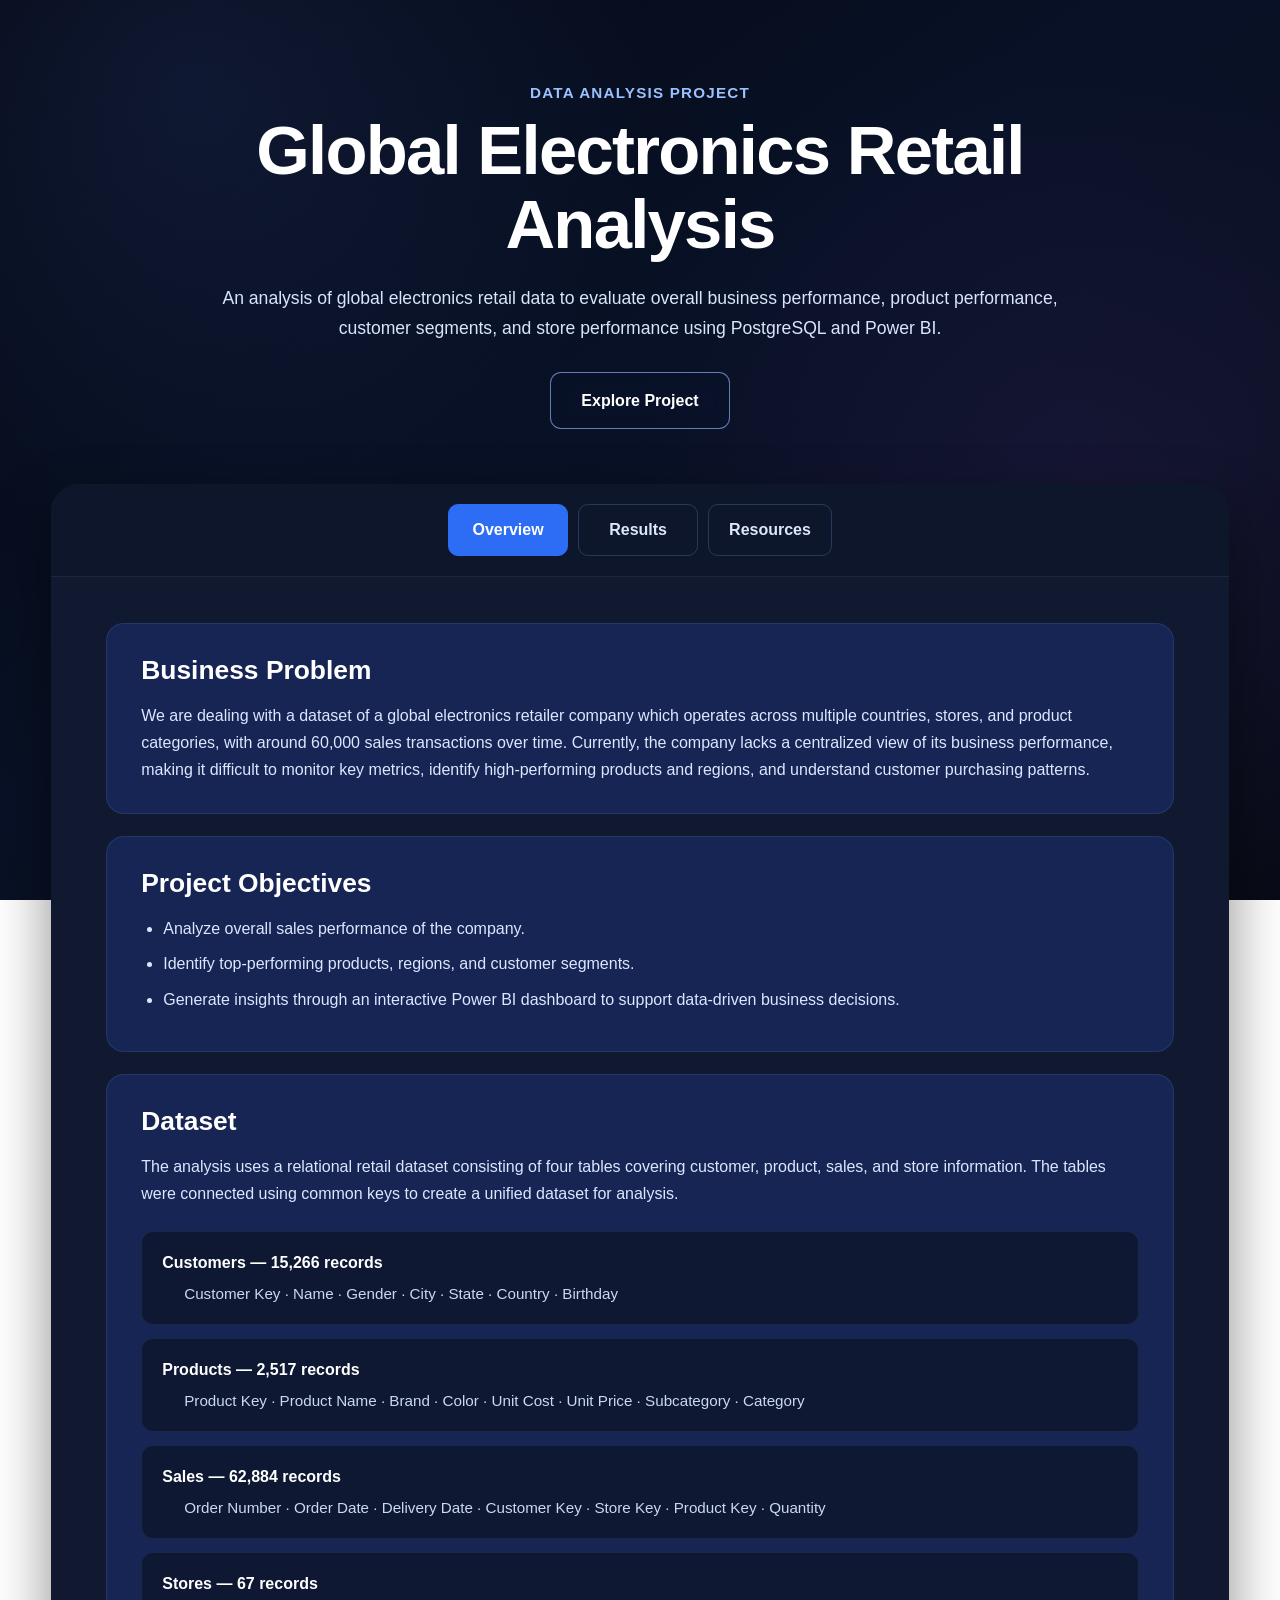
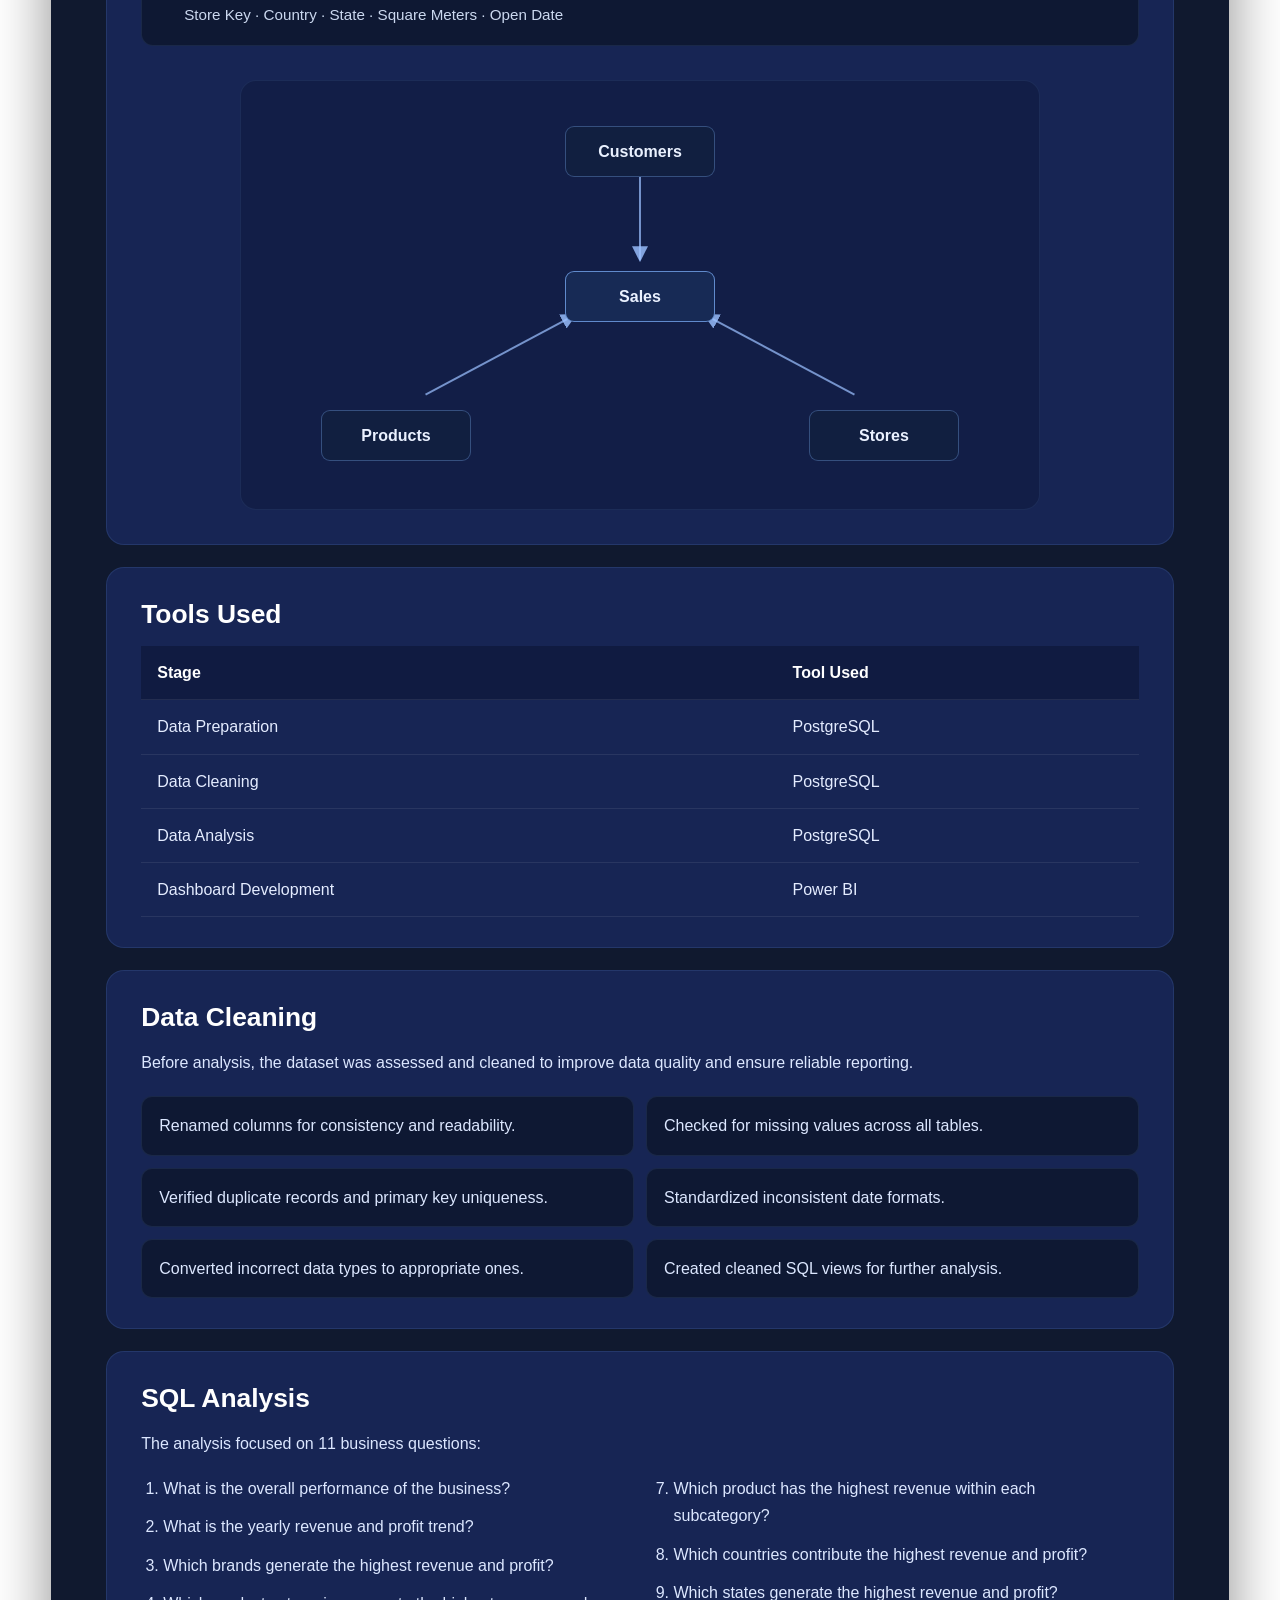
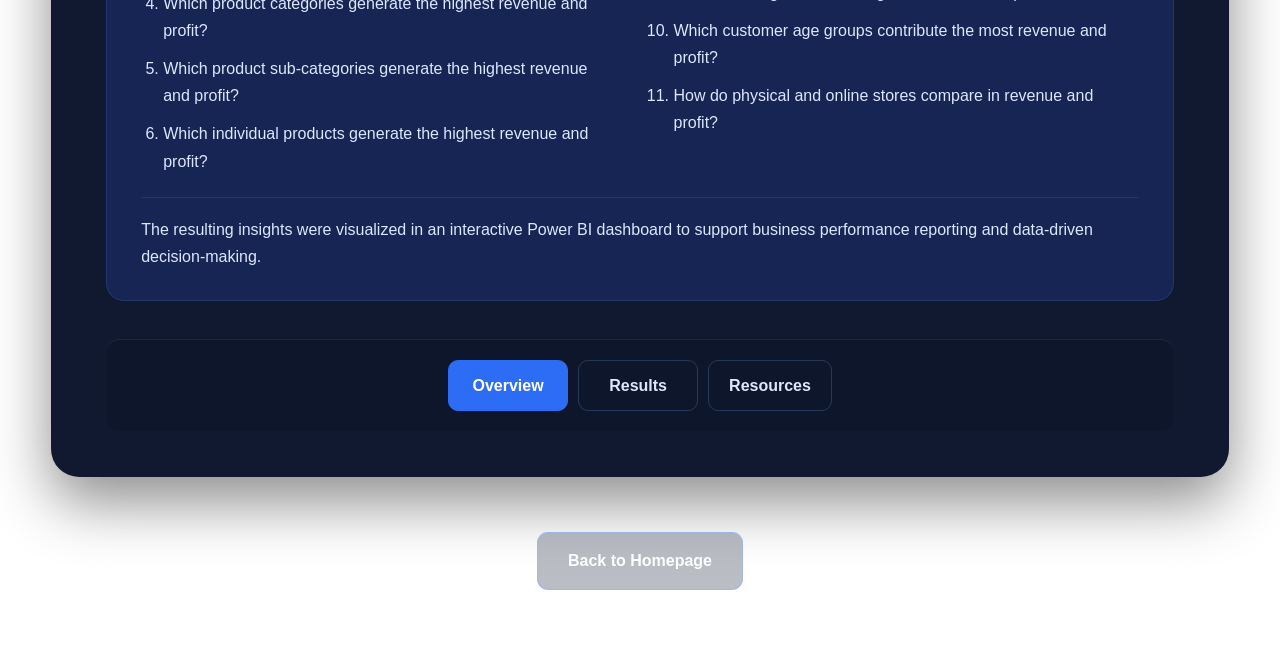
==== commit af2f1e6e: "project 1" ====
--- a/project1.html
+++ b/project1.html
@@ -24,23 +24,17 @@
         </div>
     </header>
 
-    <!-- PROJECT CONTENT BOX -->
+    <!-- PROJECT CONTENT -->
     <main class="project-main" id="project-content">
 
-        <!-- TOP TABS -->
+        <!-- TOP TAB NAVIGATION -->
         <nav class="project-tabs project-tabs-top" aria-label="Project sections">
-            <button type="button" class="project-tab active" data-tab="overview" aria-selected="true">
-                Overview
-            </button>
-            <button type="button" class="project-tab" data-tab="results" aria-selected="false">
-                Results
-            </button>
-            <button type="button" class="project-tab" data-tab="resources" aria-selected="false">
-                Resources
-            </button>
+            <button type="button" class="project-tab active" data-tab="overview" aria-selected="true">Overview</button>
+            <button type="button" class="project-tab" data-tab="results" aria-selected="false">Results</button>
+            <button type="button" class="project-tab" data-tab="resources" aria-selected="false">Resources</button>
         </nav>
 
-        <!-- OVERVIEW TAB -->
+        <!-- OVERVIEW -->
         <section class="tab-content active" id="overview">
 
             <article class="project-content-card">
@@ -58,12 +52,81 @@
             <article class="project-content-card">
                 <h2>Project Objectives</h2>
                 <ul>
-                    <li>Analyze sales performance across products, categories, brands, stores, and countries.</li>
+                    <li>Analyze overall sales performance of the company.</li>
                     <li>Identify top-performing products, regions, and customer segments.</li>
                     <li>Generate insights through an interactive Power BI dashboard to support data-driven business decisions.</li>
                 </ul>
             </article>
 
+            <!-- DATASET -->
+            <article class="project-content-card dataset-card">
+                <h2>Dataset</h2>
+                <p>
+                    The analysis uses a relational retail dataset consisting of four tables
+                    covering customer, product, sales, and store information. The tables were
+                    connected using common keys to create a unified dataset for analysis.
+                </p>
+
+                <div class="dataset-tables">
+
+                    <div class="dataset-table-item">
+                        <p class="dataset-table-title"><strong>Customers — 15,266 records</strong></p>
+                        <p class="dataset-columns">
+                            Customer Key &middot; Name &middot; Gender &middot; City &middot;
+                            State &middot; Country &middot; Birthday
+                        </p>
+                    </div>
+
+                    <div class="dataset-table-item">
+                        <p class="dataset-table-title"><strong>Products — 2,517 records</strong></p>
+                        <p class="dataset-columns">
+                            Product Key &middot; Product Name &middot; Brand &middot; Color &middot;
+                            Unit Cost &middot; Unit Price &middot; Subcategory &middot; Category
+                        </p>
+                    </div>
+
+                    <div class="dataset-table-item">
+                        <p class="dataset-table-title"><strong>Sales — 62,884 records</strong></p>
+                        <p class="dataset-columns">
+                            Order Number &middot; Order Date &middot; Delivery Date &middot;
+                            Customer Key &middot; Store Key &middot; Product Key &middot; Quantity
+                        </p>
+                    </div>
+
+                    <div class="dataset-table-item">
+                        <p class="dataset-table-title"><strong>Stores — 67 records</strong></p>
+                        <p class="dataset-columns">
+                            Store Key &middot; Country &middot; State &middot;
+                            Square Meters &middot; Open Date
+                        </p>
+                    </div>
+
+                </div>
+
+                <!-- MINIMAL STAR SCHEMA DIAGRAM -->
+                <div class="schema-diagram" aria-label="Dataset relationship diagram">
+
+                    <div class="schema-node schema-customers">Customers</div>
+                    <div class="schema-node schema-products">Products</div>
+                    <div class="schema-node schema-stores">Stores</div>
+                    <div class="schema-node schema-sales">Sales</div>
+
+                    <svg class="schema-lines" viewBox="0 0 800 430" preserveAspectRatio="none" aria-hidden="true">
+                        <defs>
+                            <marker id="arrowhead" markerWidth="8" markerHeight="8" refX="7" refY="4" orient="auto">
+                                <path d="M0,0 L8,4 L0,8 Z"></path>
+                            </marker>
+                        </defs>
+
+                        <line x1="400" y1="90" x2="400" y2="180" marker-end="url(#arrowhead)"></line>
+                        <line x1="185" y1="315" x2="335" y2="235" marker-end="url(#arrowhead)"></line>
+                        <line x1="615" y1="315" x2="465" y2="235" marker-end="url(#arrowhead)"></line>
+                    </svg>
+
+                </div>
+            </article>
+
+            <!-- TOOLS -->
             <article class="project-content-card">
                 <h2>Tools Used</h2>
 
@@ -97,6 +160,7 @@
                 </div>
             </article>
 
+            <!-- DATA CLEANING -->
             <article class="project-content-card">
                 <h2>Data Cleaning</h2>
                 <p>
@@ -114,6 +178,7 @@
                 </div>
             </article>
 
+            <!-- SQL ANALYSIS -->
             <article class="project-content-card">
                 <h2>SQL Analysis</h2>
                 <p>The analysis focused on 11 business questions:</p>
@@ -138,7 +203,6 @@
                 </p>
             </article>
 
-            <!-- BOTTOM TABS -->
             <nav class="project-tabs project-tabs-bottom" aria-label="Project sections">
                 <button type="button" class="project-tab active" data-tab="overview" aria-selected="true">Overview</button>
                 <button type="button" class="project-tab" data-tab="results" aria-selected="false">Results</button>
@@ -147,7 +211,7 @@
 
         </section>
 
-        <!-- RESULTS TAB -->
+        <!-- RESULTS -->
         <section class="tab-content" id="results">
 
             <div class="results-section">
@@ -155,20 +219,36 @@
 
                 <article class="dashboard-block">
                     <h3>Executive Dashboard</h3>
-                    <div class="dashboard-image-space" aria-label="Executive Dashboard image area"></div>
+                    <img
+                        src="images/dashboard - executive.png"
+                        alt="Executive Dashboard"
+                        class="dashboard-image fullscreen-trigger"
+                        tabindex="0"
+                    >
                 </article>
 
                 <article class="dashboard-block">
                     <h3>Product Performance Dashboard</h3>
-                    <div class="dashboard-image-space" aria-label="Product Performance Dashboard image area"></div>
+                    <img
+                        src="images/dashboard - product.png"
+                        alt="Product Performance Dashboard"
+                        class="dashboard-image fullscreen-trigger"
+                        tabindex="0"
+                    >
                 </article>
 
                 <article class="dashboard-block">
                     <h3>Customers &amp; Stores Performance Dashboard</h3>
-                    <div class="dashboard-image-space" aria-label="Customers and Stores Performance Dashboard image area"></div>
+                    <img
+                        src="images/dashboard - customer.png"
+                        alt="Customers and Stores Performance Dashboard"
+                        class="dashboard-image fullscreen-trigger"
+                        tabindex="0"
+                    >
                 </article>
             </div>
 
+            <!-- INSIGHTS -->
             <div class="results-section insights-section">
                 <h2 class="section-heading">Insights</h2>
 
@@ -177,43 +257,99 @@
                     <article class="insight-card">
                         <h3>Overall Performance</h3>
                         <ul>
-                            <li>The retailer generated <strong>$55.8M in total revenue</strong> and <strong>$32.7M in total profit</strong>, with an overall profit margin of <strong>58.6%</strong>.</li>
-                            <li>The business recorded approximately <strong>26K orders</strong>, sold <strong>198K units</strong>, served <strong>12K unique customers</strong>, and achieved an average order value of <strong>$2.1K</strong>.</li>
-                            <li>Revenue increased from <strong>$6.9M in 2016</strong> to a peak of <strong>$18.3M in 2019</strong>, before declining to <strong>$9.3M in 2020</strong> and <strong>$1.0M in 2021</strong>.</li>
+                            <li>
+                                The retailer generated <strong>$55.8M</strong> in total revenue and
+                                <strong>$32.7M</strong> in total profit, with an overall profit margin
+                                of <strong>58.6%</strong>.
+                            </li>
+                            <li>
+                                The business recorded approximately <strong>26K</strong> orders,
+                                sold <strong>198K</strong> units, served <strong>12K</strong> unique
+                                customers, and achieved an average order value of <strong>$2.1K</strong>.
+                            </li>
+                            <li>
+                                Revenue increased from <strong>$6.9M</strong> in <strong>2016</strong>
+                                to a peak of <strong>$18.3M</strong> in <strong>2019</strong>, before
+                                declining to <strong>$9.3M</strong> in <strong>2020</strong> and
+                                <strong>$1.0M</strong> in <strong>2021</strong>.
+                            </li>
                         </ul>
                     </article>
 
                     <article class="insight-card">
                         <h3>Product Performance</h3>
                         <ul>
-                            <li><strong>Adventure Works</strong> was the highest-revenue brand, generating approximately <strong>$12M in revenue</strong> and <strong>$7M in profit</strong>, followed by Contoso with <strong>$11M in revenue</strong>.</li>
-                            <li><strong>Computers</strong> was the leading product category, generating approximately <strong>$19M in revenue</strong> and <strong>$11M in profit</strong>, ahead of Home Appliances at <strong>$11M in revenue</strong>.</li>
-                            <li><strong>Desktops</strong> was the highest-revenue sub-category, generating <strong>$9.9M in revenue</strong> and <strong>$5.6M in profit</strong>. Televisions ranked second with <strong>$4.3M in revenue</strong>.</li>
-                            <li>The top individual product by revenue was <strong>WWI Desktop PC2.33 X2330 Black</strong>, generating approximately <strong>$0.51M in revenue</strong> and <strong>$0.34M in profit</strong>.</li>
+                            <li>
+                                <strong>Adventure Works</strong> was the highest-revenue brand,
+                                generating approximately <strong>$12M</strong> in revenue and
+                                <strong>$7M</strong> in profit, followed by <strong>Contoso</strong>
+                                with <strong>$11M</strong> in revenue.
+                            </li>
+                            <li>
+                                <strong>Computers</strong> was the leading product category,
+                                generating approximately <strong>$19M</strong> in revenue and
+                                <strong>$11M</strong> in profit, ahead of <strong>Home Appliances</strong>
+                                at <strong>$11M</strong> in revenue.
+                            </li>
+                            <li>
+                                <strong>Desktops</strong> was the highest-revenue sub-category,
+                                generating <strong>$9.9M</strong> in revenue and <strong>$5.6M</strong>
+                                in profit. <strong>Televisions</strong> ranked second with
+                                <strong>$4.3M</strong> in revenue.
+                            </li>
+                            <li>
+                                The top individual product by revenue was
+                                <strong>WWI Desktop PC2.33 X2330 Black</strong>, generating approximately
+                                <strong>$0.51M</strong> in revenue and <strong>$0.34M</strong> in profit.
+                            </li>
                         </ul>
                     </article>
 
                     <article class="insight-card">
                         <h3>Customer &amp; Store Performance</h3>
                         <ul>
-                            <li>Customers aged <strong>56+</strong> generated the highest revenue at approximately <strong>$23M</strong>, followed by the <strong>36–55</strong> age group at <strong>$17M</strong>. The <strong>13–19</strong> age group contributed the least at approximately <strong>$3M</strong>.</li>
-                            <li>Revenue contribution by gender was nearly balanced, with male customers contributing <strong>$28.3M (50.82%)</strong> and female customers contributing <strong>$27.4M (49.18%)</strong>.</li>
-                            <li>Physical stores generated approximately <strong>$44M in revenue</strong> and <strong>$26M in profit</strong>, compared with <strong>$11M in revenue</strong> and <strong>$7M in profit</strong> from online sales.</li>
+                            <li>
+                                Customers aged <strong>56+</strong> generated the highest revenue at
+                                approximately <strong>$23M</strong>, followed by the
+                                <strong>36–55</strong> age group at <strong>$17M</strong>. The
+                                <strong>13–19</strong> age group contributed the least at approximately
+                                <strong>$3M</strong>.
+                            </li>
+                            <li>
+                                Revenue contribution by gender was nearly balanced, with
+                                <strong>male customers</strong> contributing <strong>$28.3M</strong>
+                                (<strong>50.82%</strong>) and <strong>female customers</strong>
+                                contributing <strong>$27.4M</strong> (<strong>49.18%</strong>).
+                            </li>
+                            <li>
+                                <strong>Physical stores</strong> generated approximately
+                                <strong>$44M</strong> in revenue and <strong>$26M</strong> in profit,
+                                compared with <strong>$11M</strong> in revenue and <strong>$7M</strong>
+                                in profit from <strong>online sales</strong>.
+                            </li>
                         </ul>
                     </article>
 
                     <article class="insight-card">
                         <h3>Geographic Performance</h3>
                         <ul>
-                            <li>The <strong>United States</strong> was the largest market by a substantial margin, generating approximately <strong>$24M in revenue</strong>, followed by the <strong>United Kingdom</strong> at <strong>$6M</strong>.</li>
-                            <li>Among states shown in the top-five ranking, <strong>Nevada</strong> generated the highest revenue at approximately <strong>$1.42M</strong>, followed closely by <strong>Kansas ($1.39M)</strong> and <strong>Nebraska ($1.38M)</strong>.</li>
+                            <li>
+                                The <strong>United States</strong> was the largest market by a substantial
+                                margin, generating approximately <strong>$24M</strong> in revenue,
+                                followed by the <strong>United Kingdom</strong> at <strong>$6M</strong>.
+                            </li>
+                            <li>
+                                Among states shown in the top-five ranking, <strong>Nevada</strong>
+                                generated the highest revenue at approximately <strong>$1.42M</strong>,
+                                followed closely by <strong>Kansas</strong> (<strong>$1.39M</strong>)
+                                and <strong>Nebraska</strong> (<strong>$1.38M</strong>).
+                            </li>
                         </ul>
                     </article>
 
                 </div>
             </div>
 
-            <!-- BOTTOM TABS -->
             <nav class="project-tabs project-tabs-bottom" aria-label="Project sections">
                 <button type="button" class="project-tab" data-tab="overview" aria-selected="false">Overview</button>
                 <button type="button" class="project-tab active" data-tab="results" aria-selected="true">Results</button>
@@ -222,54 +358,51 @@
 
         </section>
 
-        <!-- RESOURCES TAB -->
+        <!-- RESOURCES -->
         <section class="tab-content" id="resources">
 
             <div class="resources-section">
                 <h2 class="section-heading">Project Resources</h2>
 
-                <div class="resources-grid">
-
-                    <article class="resource-card">
-                        <h3>SQL File 1</h3>
-                        <p>SQL resource link will be added here.</p>
-                        <a href="#" class="btn">View SQL File</a>
-                    </article>
-
-                    <article class="resource-card">
-                        <h3>SQL File 2</h3>
-                        <p>SQL resource link will be added here.</p>
-                        <a href="#" class="btn">View SQL File</a>
-                    </article>
-
-                    <article class="resource-card">
-                        <h3>SQL File 3</h3>
-                        <p>SQL resource link will be added here.</p>
-                        <a href="#" class="btn">View SQL File</a>
-                    </article>
-
-                    <article class="resource-card">
-                        <h3>SQL File 4</h3>
-                        <p>SQL resource link will be added here.</p>
-                        <a href="#" class="btn">View SQL File</a>
-                    </article>
-
-                    <article class="resource-card">
-                        <h3>Power BI File</h3>
-                        <p>Downloadable Power BI project file will be added here.</p>
-                        <a href="#" class="btn">Download Power BI File</a>
-                    </article>
-
-                    <article class="resource-card">
-                        <h3>Dashboard PDF</h3>
-                        <p>Downloadable dashboard PDF will be added here.</p>
-                        <a href="#" class="btn">Download Dashboard PDF</a>
-                    </article>
+                <div class="resource-links">
+
+                    <a href="resources/Dataset.zip" download>Dataset File</a>
+
+                    <div class="resource-gap"></div>
+
+                    <a
+                        href="https://github.com/ayush-k-menon/ayush-k-menon.github.io/blob/main/resources/sql%20-%201.sql"
+                        target="_blank"
+                        rel="noopener noreferrer"
+                    >Renaming Columns SQL File</a>
+
+                    <a
+                        href="https://github.com/ayush-k-menon/ayush-k-menon.github.io/blob/main/resources/sql%20-%202.sql"
+                        target="_blank"
+                        rel="noopener noreferrer"
+                    >Data Quality Assessment SQL File</a>
+
+                    <a
+                        href="https://github.com/ayush-k-menon/ayush-k-menon.github.io/blob/main/resources/sql%20-%203.sql"
+                        target="_blank"
+                        rel="noopener noreferrer"
+                    >Data Preparation SQL File</a>
+
+                    <a
+                        href="https://github.com/ayush-k-menon/ayush-k-menon.github.io/blob/main/resources/sql%20-%204.sql"
+                        target="_blank"
+                        rel="noopener noreferrer"
+                    >Business Analysis SQL File</a>
+
+                    <div class="resource-gap"></div>
+
+                    <a href="resources/bi dashboard file.pbix" download>Power BI Dashboard PBIX File</a>
+
+                    <a href="resources/bi pdf file.pdf" download>Power BI Dashboard PDF File</a>
 
                 </div>
             </div>
 
-            <!-- BOTTOM TABS -->
             <nav class="project-tabs project-tabs-bottom" aria-label="Project sections">
                 <button type="button" class="project-tab" data-tab="overview" aria-selected="false">Overview</button>
                 <button type="button" class="project-tab" data-tab="results" aria-selected="false">Results</button>
@@ -285,6 +418,15 @@
         <a href="index.html" class="btn btn-outline">Back to Homepage</a>
     </div>
 
+    <!-- FULLSCREEN DASHBOARD VIEWER -->
+    <div class="image-lightbox" id="image-lightbox" aria-hidden="true">
+        <button type="button" class="lightbox-close" id="lightbox-close" aria-label="Close fullscreen image">
+            &larr; Back
+        </button>
+
+        <img id="lightbox-image" src="" alt="">
+    </div>
+
     <script src="script.js"></script>
 
 </body>
--- a/style.css
+++ b/style.css
@@ -16,7 +16,11 @@
 body {
     font-family: "Inter", "Segoe UI", Arial, sans-serif;
     color: #ffffff;
-    background: #050b1d;
+    background:
+        radial-gradient(circle at 15% 10%, rgba(49, 72, 140, 0.22), transparent 34%),
+        radial-gradient(circle at 85% 55%, rgba(72, 47, 130, 0.18), transparent 38%),
+        linear-gradient(145deg, #050914 0%, #081126 45%, #0b1022 72%, #080b16 100%);
+    background-attachment: fixed;
     line-height: 1.7;
 }
 
@@ -81,12 +85,7 @@
 
 .hero-background {
     min-height: 90vh;
-    background:
-        linear-gradient(rgba(5, 10, 25, 0.52), rgba(5, 10, 25, 0.68)),
-        url("images/background.jpg");
-    background-size: cover;
-    background-position: center;
-    background-attachment: fixed;
+    background: transparent;
     display: flex;
     justify-content: center;
     align-items: center;
@@ -216,41 +215,42 @@
 }
 
 /* ===========================================
-   HOMEPAGE SKILLS
-=========================================== */
-
-.skills-grid {
-    display: grid;
-    grid-template-columns: repeat(auto-fit, minmax(160px, 1fr));
-    gap: 16px;
-}
-
-.skill {
-    min-height: 120px;
+   HOMEPAGE SKILL LOGOS
+=========================================== */
+
+.skills-logo-grid {
+    display: flex;
+    align-items: center;
+    justify-content: center;
+    flex-wrap: wrap;
+    gap: 18px;
+}
+
+.skill-logo-card {
+    width: auto;
+    min-height: 0;
+    padding: 10px 14px;
     background: #172554;
     border: 1px solid rgba(127, 180, 255, 0.12);
-    border-radius: 16px;
-    padding: 22px 18px;
-    display: flex;
-    flex-direction: column;
+    border-radius: 14px;
+    display: inline-flex;
     justify-content: center;
     align-items: center;
-    gap: 10px;
-    text-align: center;
-    font-weight: 700;
     transition: transform 0.2s ease, border-color 0.2s ease;
 }
 
-.skill:hover {
+.skill-logo-card:hover {
     transform: translateY(-3px);
     border-color: rgba(127, 180, 255, 0.35);
 }
 
-.skill-icon {
-    width: 34px;
-    height: 34px;
-    border-radius: 10px;
-    background: linear-gradient(135deg, rgba(45, 109, 246, 0.8), rgba(105, 76, 255, 0.8));
+.skill-logo-card img {
+    display: block;
+    width: auto;
+    height: auto;
+    max-width: 190px;
+    max-height: 62px;
+    object-fit: contain;
 }
 
 /* ===========================================
@@ -268,14 +268,19 @@
 
 .project-image {
     min-height: 390px;
-    padding: 35px;
     display: flex;
     justify-content: center;
     align-items: center;
-    background: linear-gradient(135deg, #2d6df6, #5738dc);
-    text-align: center;
-    font-size: 1.55rem;
-    font-weight: 800;
+    overflow: hidden;
+    background: #0d1529;
+}
+
+.project-cover-image img {
+    width: 100%;
+    height: 100%;
+    min-height: 390px;
+    display: block;
+    object-fit: cover;
 }
 
 .project-info {
@@ -378,14 +383,29 @@
     color: #ffffff;
 }
 
+.contact-details a {
+    width: fit-content;
+    color: #cbd7ef;
+    text-decoration: none;
+    border-bottom: 1px solid rgba(203, 215, 239, 0.4);
+    transition: color 0.18s ease, border-color 0.18s ease;
+}
+
+.contact-details a:hover {
+    color: #ffffff;
+    border-color: #ffffff;
+}
+
 /* ===========================================
    PROJECT PAGE - HERO
 =========================================== */
 
 .project-page {
     background:
-        radial-gradient(circle at top, rgba(31, 67, 145, 0.14), transparent 35%),
-        #050b1d;
+        radial-gradient(circle at 15% 10%, rgba(49, 72, 140, 0.22), transparent 34%),
+        radial-gradient(circle at 85% 55%, rgba(72, 47, 130, 0.18), transparent 38%),
+        linear-gradient(145deg, #050914 0%, #081126 45%, #0b1022 72%, #080b16 100%);
+    background-attachment: fixed;
 }
 
 .project-hero {
@@ -536,6 +556,101 @@
 }
 
 /* ===========================================
+   DATASET SECTION
+=========================================== */
+
+.dataset-tables {
+    display: grid;
+    gap: 13px;
+    margin-top: 24px;
+}
+
+.dataset-table-item {
+    padding: 17px 20px;
+    background: #0e1833;
+    border: 1px solid rgba(127, 180, 255, 0.1);
+    border-radius: 12px;
+}
+
+.dataset-table-title {
+    margin: 0;
+    color: #ffffff !important;
+}
+
+.dataset-columns {
+    margin: 5px 0 0 22px;
+    color: #cbd8ef !important;
+    font-size: 0.95rem;
+}
+
+/* ===========================================
+   STAR SCHEMA DIAGRAM
+=========================================== */
+
+.schema-diagram {
+    width: min(800px, 100%);
+    height: 430px;
+    margin: 34px auto 4px;
+    position: relative;
+    background: rgba(5, 11, 29, 0.22);
+    border: 1px solid rgba(127, 180, 255, 0.09);
+    border-radius: 16px;
+}
+
+.schema-node {
+    position: absolute;
+    z-index: 2;
+    min-width: 150px;
+    padding: 11px 20px;
+    text-align: center;
+    background: #111f40;
+    border: 1px solid rgba(127, 180, 255, 0.32);
+    border-radius: 9px;
+    color: #eaf1ff;
+    font-weight: 700;
+}
+
+.schema-customers {
+    top: 45px;
+    left: 50%;
+    transform: translateX(-50%);
+}
+
+.schema-sales {
+    top: 190px;
+    left: 50%;
+    transform: translateX(-50%);
+    border-color: rgba(127, 180, 255, 0.7);
+    background: #172a55;
+}
+
+.schema-products {
+    bottom: 48px;
+    left: 80px;
+}
+
+.schema-stores {
+    bottom: 48px;
+    right: 80px;
+}
+
+.schema-lines {
+    position: absolute;
+    inset: 0;
+    width: 100%;
+    height: 100%;
+}
+
+.schema-lines line {
+    stroke: rgba(155, 193, 255, 0.72);
+    stroke-width: 2;
+}
+
+.schema-lines marker path {
+    fill: rgba(155, 193, 255, 0.82);
+}
+
+/* ===========================================
    TOOLS TABLE
 =========================================== */
 
@@ -603,37 +718,51 @@
 }
 
 /* ===========================================
-   RESULTS
+   RESULTS / DASHBOARDS
 =========================================== */
 
 .results-section + .results-section {
-    margin-top: 52px;
+    margin-top: 55px;
 }
 
 .section-heading {
     font-size: 2rem;
-    margin-bottom: 24px;
+    margin-bottom: 28px;
 }
 
 .dashboard-block {
-    margin-bottom: 36px;
+    margin-bottom: 44px;
 }
 
 .dashboard-block h3 {
     font-size: 1.35rem;
-    margin-bottom: 14px;
-}
-
-.dashboard-image-space {
+    margin-bottom: 16px;
+}
+
+.dashboard-image {
+    display: block;
     width: 100%;
-    aspect-ratio: 16 / 9;
-    min-height: 320px;
-    border-radius: 18px;
-    border: 1px solid rgba(127, 180, 255, 0.18);
-    background:
-        linear-gradient(135deg, rgba(23, 37, 84, 0.9), rgba(13, 24, 51, 0.95));
-    box-shadow: inset 0 0 40px rgba(0, 0, 0, 0.12);
-}
+    height: auto;
+    border-radius: 16px;
+    border: 1px solid rgba(127, 180, 255, 0.16);
+    box-shadow: 0 16px 35px rgba(0, 0, 0, 0.22);
+    cursor: zoom-in;
+    transition: transform 0.2s ease, border-color 0.2s ease;
+}
+
+.dashboard-image:hover {
+    transform: translateY(-2px);
+    border-color: rgba(127, 180, 255, 0.4);
+}
+
+.dashboard-image:focus {
+    outline: 2px solid #7fb4ff;
+    outline-offset: 4px;
+}
+
+/* ===========================================
+   INSIGHTS
+=========================================== */
 
 .insights-grid {
     display: grid;
@@ -667,35 +796,92 @@
 
 .insight-card strong {
     color: #ffffff;
-}
-
-/* ===========================================
-   RESOURCES
-=========================================== */
-
-.resources-grid {
-    display: grid;
-    grid-template-columns: repeat(2, 1fr);
-    gap: 18px;
-}
-
-.resource-card {
-    background: #172554;
-    border: 1px solid rgba(127, 180, 255, 0.13);
-    border-radius: 18px;
-    padding: 28px;
-}
-
-.resource-card h3 {
-    margin-bottom: 8px;
-}
-
-.resource-card p {
-    color: #cdd9f2;
-}
-
-.resource-card .btn {
-    margin-top: 18px;
+    font-weight: 700;
+}
+
+/* ===========================================
+   RESOURCES - TEXT LINKS
+=========================================== */
+
+.resource-links {
+    display: flex;
+    flex-direction: column;
+    align-items: flex-start;
+}
+
+.resource-links a {
+    display: inline-block;
+    color: #dce7ff;
+    text-decoration: none;
+    padding: 7px 0;
+    border-bottom: 1px solid transparent;
+    transition: color 0.18s ease, border-color 0.18s ease, transform 0.18s ease;
+}
+
+.resource-links a:hover {
+    color: #ffffff;
+    border-color: rgba(255, 255, 255, 0.55);
+    transform: translateX(3px);
+}
+
+.resource-gap {
+    height: 22px;
+}
+
+/* ===========================================
+   DASHBOARD FULLSCREEN LIGHTBOX
+=========================================== */
+
+.image-lightbox {
+    position: fixed;
+    inset: 0;
+    z-index: 9999;
+    display: none;
+    align-items: center;
+    justify-content: center;
+    padding: 70px 30px 30px;
+    background: rgba(2, 5, 13, 0.96);
+    backdrop-filter: blur(8px);
+}
+
+.image-lightbox.active {
+    display: flex;
+}
+
+.image-lightbox img {
+    display: block;
+    max-width: 96vw;
+    max-height: 88vh;
+    width: auto;
+    height: auto;
+    object-fit: contain;
+    border-radius: 8px;
+    box-shadow: 0 20px 60px rgba(0, 0, 0, 0.55);
+}
+
+.lightbox-close {
+    position: fixed;
+    top: 20px;
+    left: 24px;
+    z-index: 10000;
+    padding: 9px 14px;
+    border: 1px solid rgba(255, 255, 255, 0.22);
+    border-radius: 9px;
+    background: rgba(15, 25, 48, 0.8);
+    color: #ffffff;
+    font: inherit;
+    font-size: 0.9rem;
+    cursor: pointer;
+    transition: background 0.18s ease, border-color 0.18s ease;
+}
+
+.lightbox-close:hover {
+    background: rgba(45, 109, 246, 0.28);
+    border-color: rgba(127, 180, 255, 0.6);
+}
+
+body.lightbox-open {
+    overflow: hidden;
 }
 
 /* ===========================================
@@ -717,7 +903,6 @@
 
     .hero-background {
         min-height: 80vh;
-        background-attachment: scroll;
     }
 
     .navbar {
@@ -737,12 +922,12 @@
         grid-template-columns: 1fr;
     }
 
-    .project-image {
+    .project-image,
+    .project-cover-image img {
         min-height: 250px;
     }
 
-    .cleaning-grid,
-    .resources-grid {
+    .cleaning-grid {
         grid-template-columns: 1fr;
     }
 
@@ -758,14 +943,17 @@
     .insight-card {
         padding: 25px;
     }
+
+    .schema-products {
+        left: 35px;
+    }
+
+    .schema-stores {
+        right: 35px;
+    }
 }
 
 @media (max-width: 600px) {
-
-    .hero-background {
-        padding-left: 20px;
-        padding-right: 20px;
-    }
 
     body:not(.project-page) main,
     .project-main {
@@ -773,6 +961,11 @@
         border-radius: 20px;
     }
 
+    .hero-background {
+        padding-left: 20px;
+        padding-right: 20px;
+    }
+
     .nav-links {
         gap: 4px;
     }
@@ -782,8 +975,17 @@
         font-size: 0.9rem;
     }
 
-    .skills-grid {
-        grid-template-columns: repeat(2, 1fr);
+    .skills-logo-grid {
+        gap: 12px;
+    }
+
+    .skill-logo-card {
+        padding: 8px 10px;
+    }
+
+    .skill-logo-card img {
+        max-width: 135px;
+        max-height: 50px;
     }
 
     .project-stats {
@@ -823,16 +1025,49 @@
     }
 
     .project-content-card,
-    .insight-card,
-    .resource-card {
+    .insight-card {
         padding: 22px 20px;
     }
 
-    .dashboard-image-space {
-        min-height: 190px;
-    }
-
-    .btn {
-        max-width: 100%;
-    }
-}
+    .dataset-columns {
+        margin-left: 12px;
+        font-size: 0.9rem;
+    }
+
+    .schema-diagram {
+        height: 410px;
+    }
+
+    .schema-node {
+        min-width: 120px;
+        padding: 9px 12px;
+        font-size: 0.9rem;
+    }
+
+    .schema-customers {
+        top: 38px;
+    }
+
+    .schema-sales {
+        top: 178px;
+    }
+
+    .schema-products {
+        left: 15px;
+        bottom: 45px;
+    }
+
+    .schema-stores {
+        right: 15px;
+        bottom: 45px;
+    }
+
+    .image-lightbox {
+        padding: 65px 12px 20px;
+    }
+
+    .lightbox-close {
+        top: 14px;
+        left: 14px;
+    }
+}
